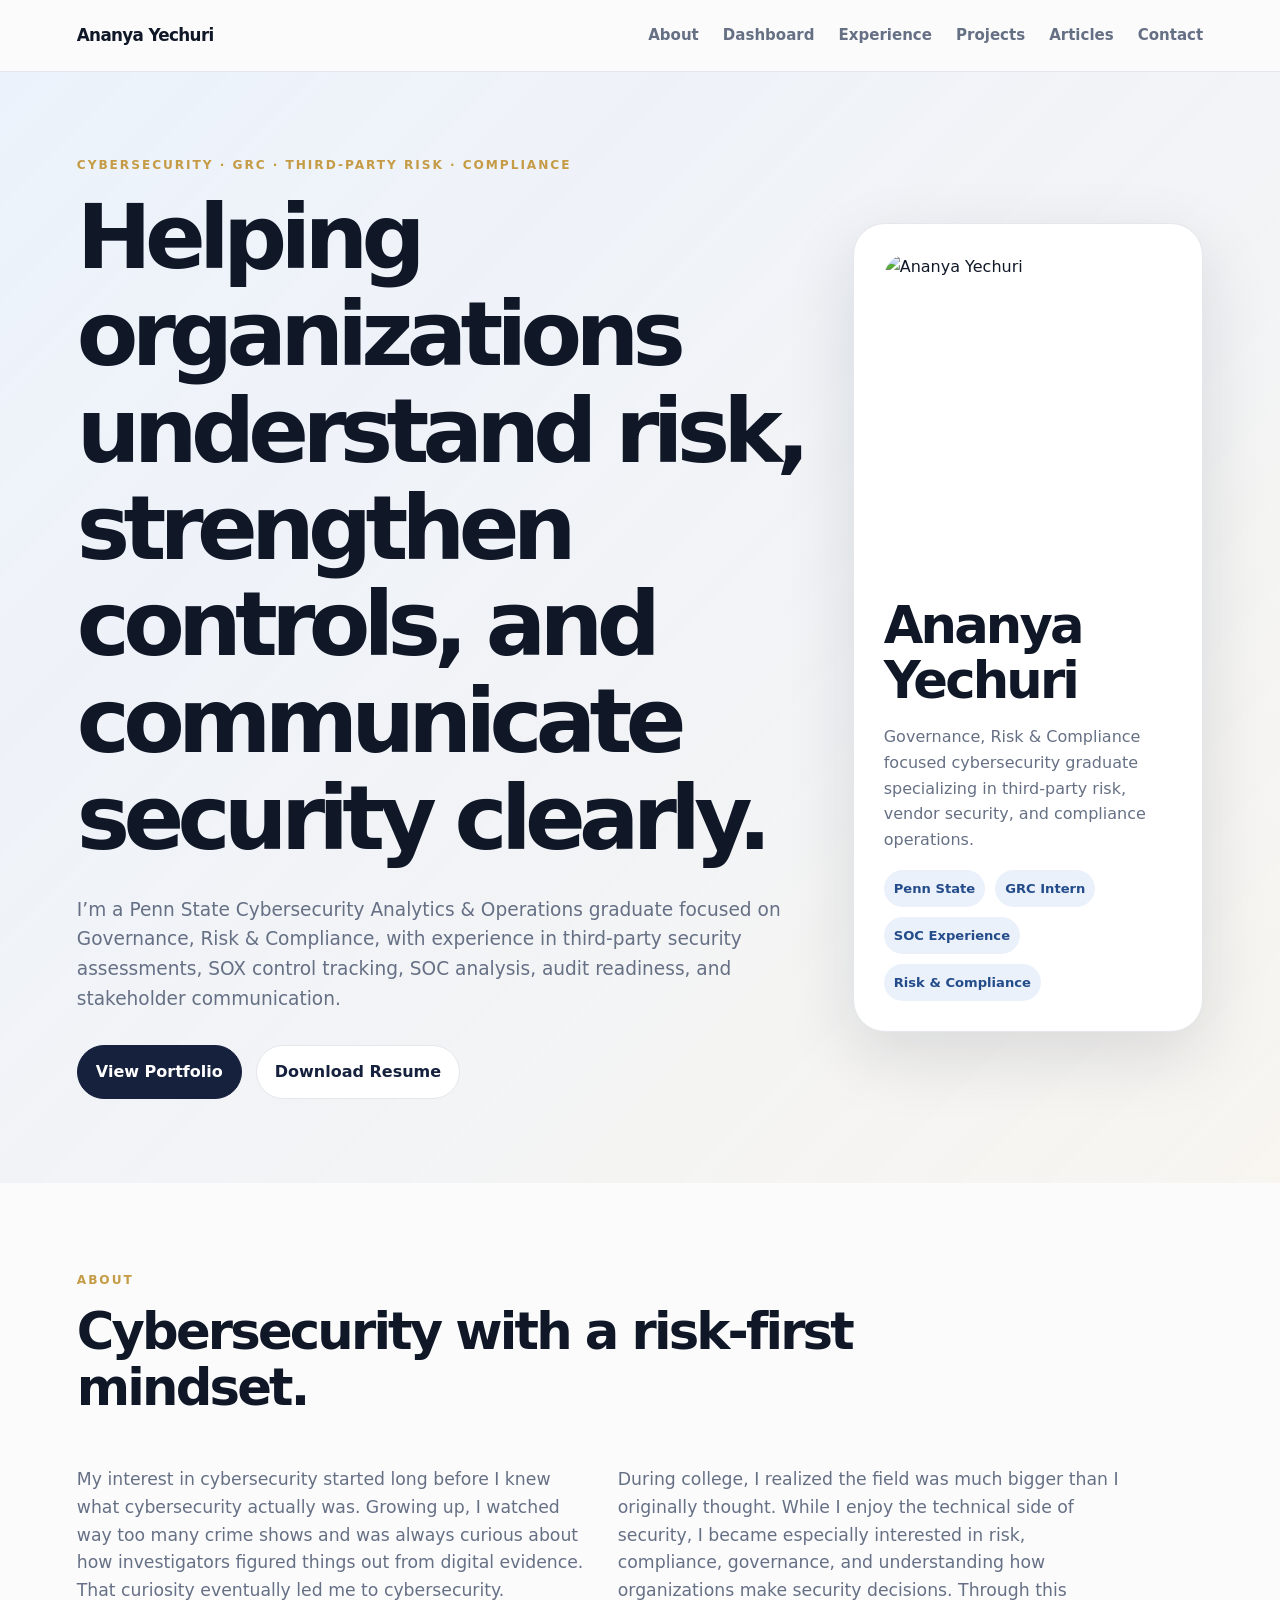
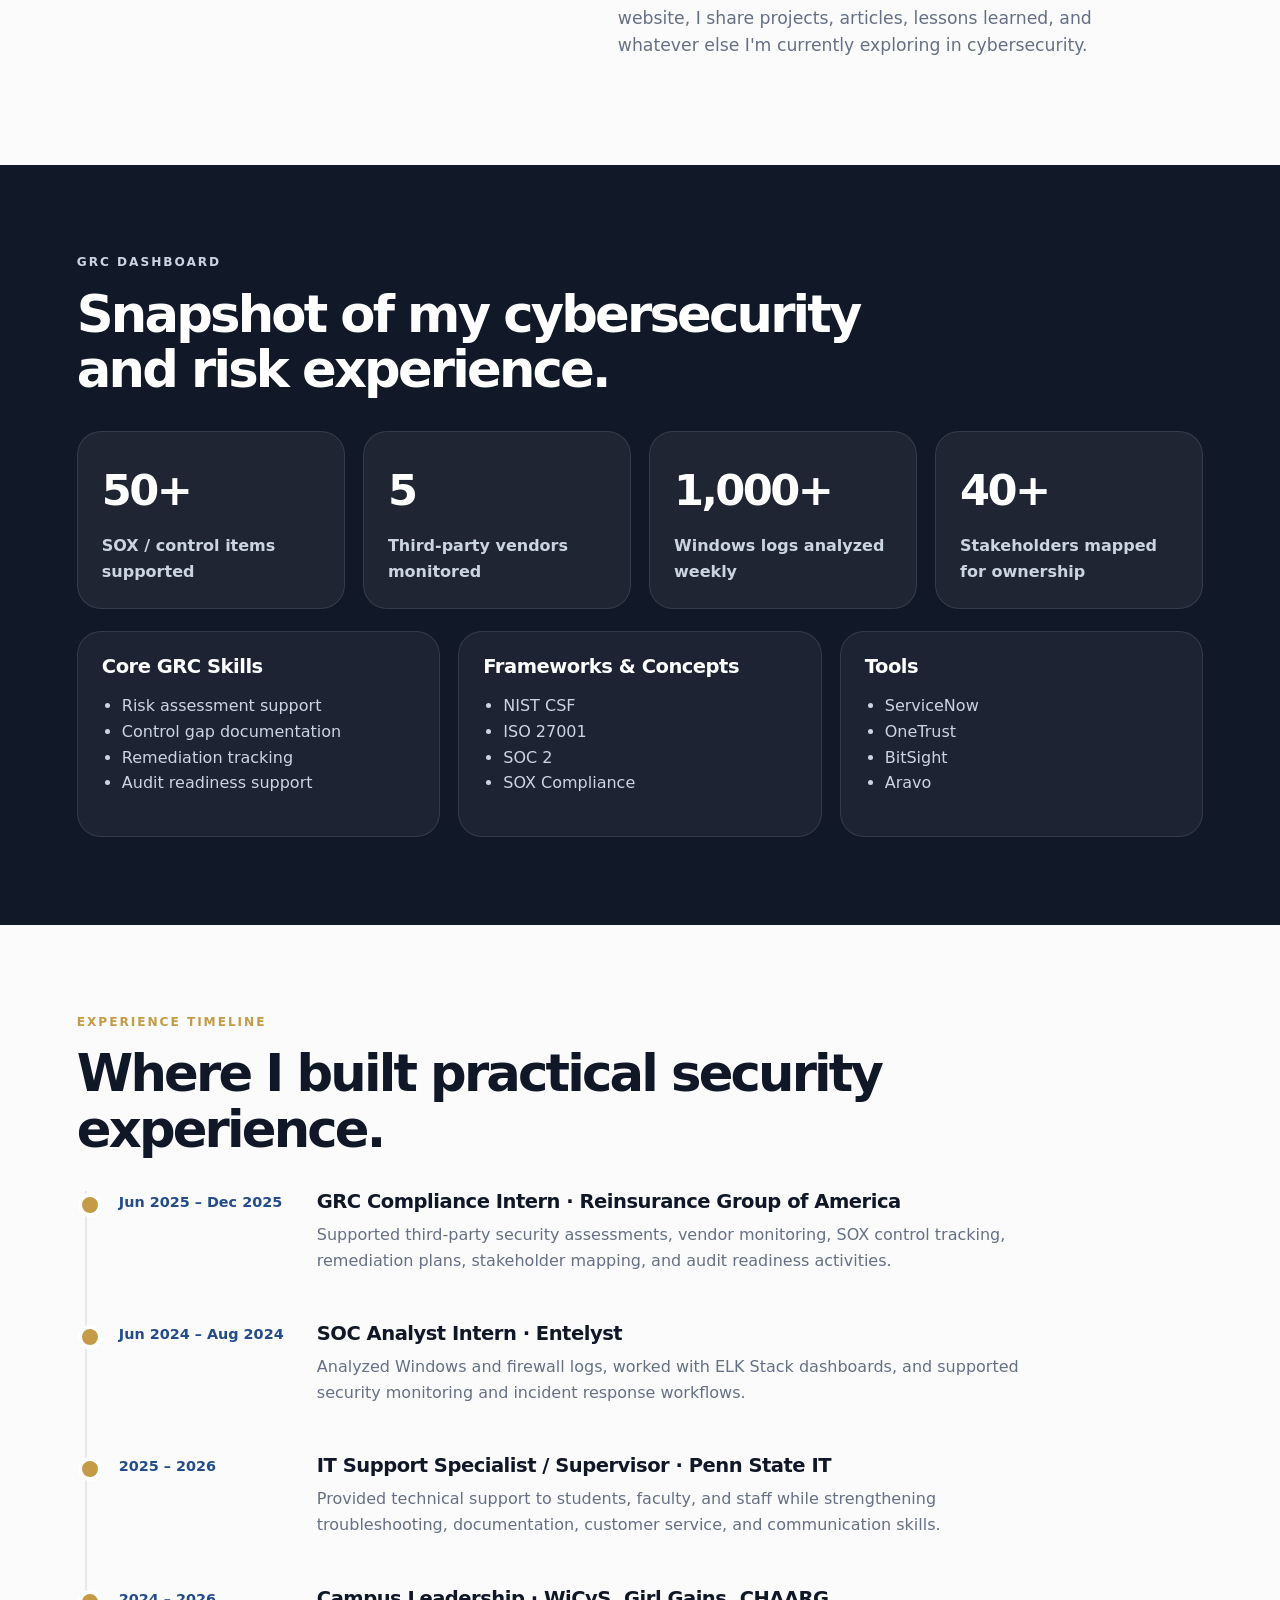
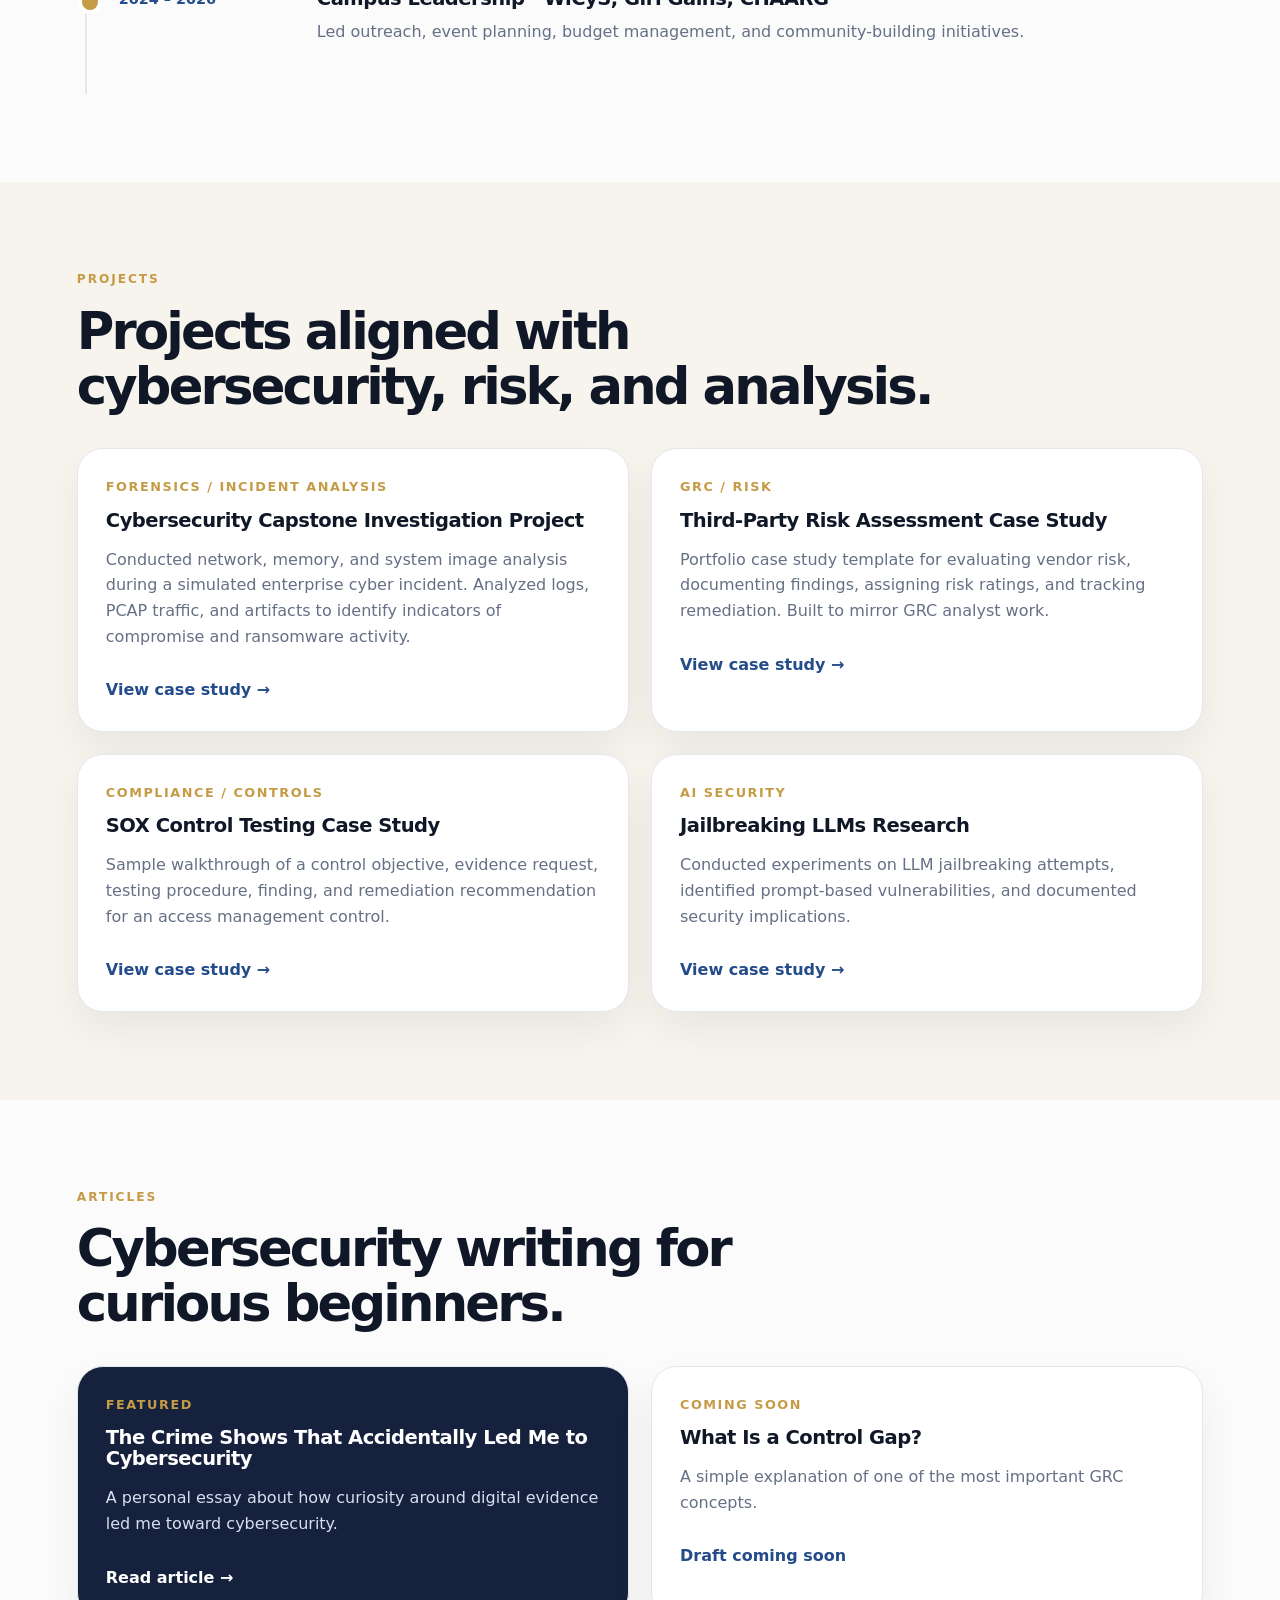
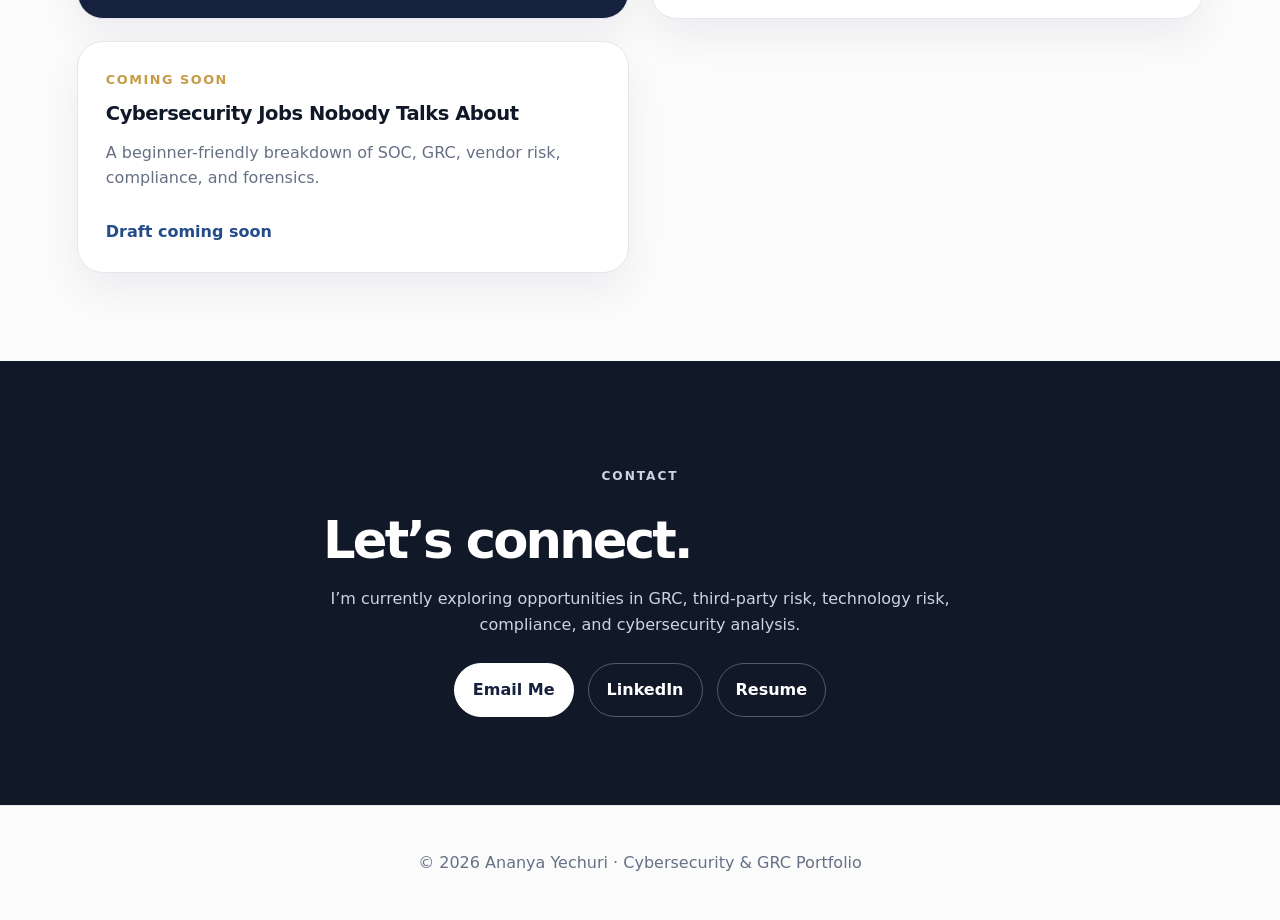
==== index.html @ 3bc7ebc0 "Add files via upload" ====
<!DOCTYPE html>
<html lang="en">
<head>
  <meta charset="UTF-8" />
  <meta name="viewport" content="width=device-width, initial-scale=1.0" />
  <meta name="description" content="Ananya Yechuri Cybersecurity GRC Risk Compliance Portfolio" />
  <title>Ananya Yechuri | Cybersecurity & GRC Portfolio</title>
  <link rel="stylesheet" href="styles.css" />
</head>
<body>
  <header class="topbar">
    <a href="#top" class="brand">Ananya Yechuri</a>
    <nav>
      <a href="#about">About</a>
      <a href="#dashboard">Dashboard</a>
      <a href="#experience">Experience</a>
      <a href="#projects">Projects</a>
      <a href="#articles">Articles</a>
      <a href="#contact">Contact</a>
    </nav>
  </header>

  <main id="top">
    <section class="hero">
      <div class="hero-copy">
        <p class="eyebrow">Cybersecurity · GRC · Third-Party Risk · Compliance</p>
        <h1>Helping organizations understand risk, strengthen controls, and communicate security clearly.</h1>
        <p class="hero-summary">
          I’m a Penn State Cybersecurity Analytics & Operations graduate focused on Governance, Risk & Compliance, with experience in
          third-party security assessments, SOX control tracking, SOC analysis, audit readiness,
          and stakeholder communication.
        </p>
        <div class="actions">
          <a href="#projects" class="btn primary">View Portfolio</a>
          <a href="resume/Ananya_Yechuri_Resume.pdf" class="btn secondary">Download Resume</a>
        </div>
      </div>

      <aside class="profile-panel">
        <img
          src="assets/ananya-photo.jpg"
          alt="Ananya Yechuri"
          class="profile-photo"
        />
        <h2>Ananya Yechuri</h2>
        <p>Governance, Risk & Compliance focused cybersecurity graduate specializing in third-party risk, vendor security, and compliance operations.</p>
        <div class="mini-list">
          <span>Penn State</span>
          <span>GRC Intern</span>
          <span>SOC Experience</span>
          <span>Risk & Compliance</span>
        </div>
      </aside>
    </section>

    <section id="about" class="section">
      <div class="section-header">
        <p class="eyebrow">About</p>
        <h2>Cybersecurity with a risk-first mindset.</h2>
      </div>
      <div class="about-grid">
        <p>
          My interest in cybersecurity started long before I knew what cybersecurity actually was.
          Growing up, I watched way too many crime shows and was always curious about how investigators
          figured things out from digital evidence. That curiosity eventually led me to cybersecurity.
        </p>
        <p>
          During college, I realized the field was much bigger than I originally thought. While I enjoy
          the technical side of security, I became especially interested in risk, compliance, governance,
          and understanding how organizations make security decisions. Through this website, I share
          projects, articles, lessons learned, and whatever else I'm currently exploring in cybersecurity.
        </p>
      </div>
    </section>

    <section id="dashboard" class="section dark">
      <div class="section-header">
        <p class="eyebrow">GRC Dashboard</p>
        <h2>Snapshot of my cybersecurity and risk experience.</h2>
      </div>

      <div class="metric-grid">
        <div class="metric">
          <span class="number">50+</span>
          <span class="label">SOX / control items supported</span>
        </div>
        <div class="metric">
          <span class="number">5</span>
          <span class="label">Third-party vendors monitored</span>
        </div>
        <div class="metric">
          <span class="number">1,000+</span>
          <span class="label">Windows logs analyzed weekly</span>
        </div>
        <div class="metric">
          <span class="number">40+</span>
          <span class="label">Stakeholders mapped for ownership</span>
        </div>
      </div>

      <div class="dashboard-grid">
        <article class="dash-card">
          <h3>Core GRC Skills</h3>
          <ul>
            <li>Risk assessment support</li>
            <li>Control gap documentation</li>
            <li>Remediation tracking</li>
            <li>Audit readiness support</li>
          </ul>
        </article>
        <article class="dash-card">
          <h3>Frameworks & Concepts</h3>
          <ul>
            <li>NIST CSF</li>
            <li>ISO 27001</li>
            <li>SOC 2</li>
            <li>SOX Compliance</li>
          </ul>
        </article>
        <article class="dash-card">
          <h3>Tools</h3>
          <ul>
            <li>ServiceNow</li>
            <li>OneTrust</li>
            <li>BitSight</li>
            <li>Aravo</li>
          </ul>
        </article>
      </div>
    </section>

    <section id="experience" class="section">
      <div class="section-header">
        <p class="eyebrow">Experience Timeline</p>
        <h2>Where I built practical security experience.</h2>
      </div>

      <div class="timeline">
        <article class="timeline-item">
          <span class="date">Jun 2025 – Dec 2025</span>
          <div>
            <h3>GRC Compliance Intern · Reinsurance Group of America</h3>
            <p>
              Supported third-party security assessments, vendor monitoring, SOX control tracking,
              remediation plans, stakeholder mapping, and audit readiness activities.
            </p>
          </div>
        </article>

        <article class="timeline-item">
          <span class="date">Jun 2024 – Aug 2024</span>
          <div>
            <h3>SOC Analyst Intern · Entelyst</h3>
            <p>
              Analyzed Windows and firewall logs, worked with ELK Stack dashboards, and supported
              security monitoring and incident response workflows.
            </p>
          </div>
        </article>

        <article class="timeline-item">
          <span class="date">2025 – 2026</span>
          <div>
            <h3>IT Support Specialist / Supervisor · Penn State IT</h3>
            <p>
              Provided technical support to students, faculty, and staff while strengthening
              troubleshooting, documentation, customer service, and communication skills.
            </p>
          </div>
        </article>

        <article class="timeline-item">
          <span class="date">2024 – 2026</span>
          <div>
            <h3>Campus Leadership · WiCyS, Girl Gains, CHAARG</h3>
            <p>
              Led outreach, event planning, budget management, and community-building initiatives.
            </p>
          </div>
        </article>
      </div>
    </section>

    <section id="projects" class="section muted-bg">
      <div class="section-header">
        <p class="eyebrow">Projects</p>
        <h2>Projects aligned with cybersecurity, risk, and analysis.</h2>
      </div>

      <div class="project-grid">
        <article class="project-card">
          <p class="project-type">Forensics / Incident Analysis</p>
          <h3>Cybersecurity Capstone Investigation Project</h3>
          <p>
            Conducted network, memory, and system image analysis during a simulated enterprise cyber incident.
            Analyzed logs, PCAP traffic, and artifacts to identify indicators of compromise and ransomware activity.
          </p>
          <a href="projects/capstone-investigation.html">View case study →</a>
        </article>

        <article class="project-card">
          <p class="project-type">GRC / Risk</p>
          <h3>Third-Party Risk Assessment Case Study</h3>
          <p>
            Portfolio case study template for evaluating vendor risk, documenting findings, assigning risk ratings,
            and tracking remediation. Built to mirror GRC analyst work.
          </p>
          <a href="projects/third-party-risk.html">View case study →</a>
        </article>

        <article class="project-card">
          <p class="project-type">Compliance / Controls</p>
          <h3>SOX Control Testing Case Study</h3>
          <p>
            Sample walkthrough of a control objective, evidence request, testing procedure, finding, and remediation
            recommendation for an access management control.
          </p>
          <a href="projects/sox-control-testing.html">View case study →</a>
        </article>

        <article class="project-card">
          <p class="project-type">AI Security</p>
          <h3>Jailbreaking LLMs Research</h3>
          <p>
            Conducted experiments on LLM jailbreaking attempts, identified prompt-based vulnerabilities, and documented
            security implications.
          </p>
          <a href="projects/llm-jailbreaking.html">View case study →</a>
        </article>
      </div>
    </section>

    <section id="articles" class="section">
      <div class="section-header">
        <p class="eyebrow">Articles</p>
        <h2>Cybersecurity writing for curious beginners.</h2>
      </div>

      <div class="article-grid">
        <article class="article-card featured">
          <p class="article-label">Featured</p>
          <h3>The Crime Shows That Accidentally Led Me to Cybersecurity</h3>
          <p>
            A personal essay about how curiosity around digital evidence led me toward cybersecurity.
          </p>
          <a href="articles/crime-shows-cybersecurity.html">Read article →</a>
        </article>

        <article class="article-card">
          <p class="article-label">Coming Soon</p>
          <h3>What Is a Control Gap?</h3>
          <p>A simple explanation of one of the most important GRC concepts.</p>
          <a href="#">Draft coming soon</a>
        </article>

        <article class="article-card">
          <p class="article-label">Coming Soon</p>
          <h3>Cybersecurity Jobs Nobody Talks About</h3>
          <p>A beginner-friendly breakdown of SOC, GRC, vendor risk, compliance, and forensics.</p>
          <a href="#">Draft coming soon</a>
        </article>
      </div>
    </section>

    <section id="contact" class="section contact dark">
      <p class="eyebrow">Contact</p>
      <h2>Let’s connect.</h2>
      <p>
        I’m currently exploring opportunities in GRC, third-party risk, technology risk,
        compliance, and cybersecurity analysis.
      </p>
      <div class="actions center">
        <a class="btn primary light" href="mailto:ananyayechuri6@gmail.com">Email Me</a>
        <a class="btn secondary light-border" href="https://www.linkedin.com/in/ananyayechuri/" target="_blank">LinkedIn</a>
        <a class="btn secondary light-border" href="resume/Ananya_Yechuri_Resume.pdf">Resume</a>
      </div>
    </section>
  </main>

  <footer>
    <p>© 2026 Ananya Yechuri · Cybersecurity & GRC Portfolio</p>
  </footer>
</body>
</html>
---- styles.css ----
* { box-sizing: border-box; }

:root {
  --ink: #101828;
  --muted: #667085;
  --line: #e4e7ec;
  --paper: #ffffff;
  --cream: #f7f4ee;
  --slate: #111827;
  --navy: #16213e;
  --blue: #244c8a;
  --gold: #c59b45;
  --soft-blue: #eaf1fb;
}

html { scroll-behavior: smooth; }

body {
  margin: 0;
  font-family: Inter, ui-sans-serif, system-ui, -apple-system, BlinkMacSystemFont, "Segoe UI", sans-serif;
  color: var(--ink);
  background: #fbfbfc;
  line-height: 1.6;
}

a { color: inherit; text-decoration: none; }

.topbar {
  position: sticky;
  top: 0;
  z-index: 50;
  height: 72px;
  padding: 0 6%;
  display: flex;
  align-items: center;
  justify-content: space-between;
  background: rgba(251, 251, 252, 0.88);
  backdrop-filter: blur(16px);
  border-bottom: 1px solid var(--line);
}

.brand {
  font-weight: 800;
  letter-spacing: -0.04em;
  font-size: 1.05rem;
}

nav {
  display: flex;
  gap: 24px;
  color: var(--muted);
  font-size: 0.94rem;
  font-weight: 650;
}

nav a:hover { color: var(--blue); }

.hero {
  min-height: calc(100vh - 72px);
  padding: 84px 6%;
  display: grid;
  grid-template-columns: minmax(0, 1.35fr) minmax(310px, 0.65fr);
  gap: 48px;
  align-items: center;
  background:
    linear-gradient(135deg, rgba(234, 241, 251, 0.9), rgba(247, 244, 238, 0.8)),
    #fbfbfc;
}

.eyebrow {
  margin: 0 0 14px;
  color: var(--gold);
  text-transform: uppercase;
  letter-spacing: 0.16em;
  font-size: 0.76rem;
  font-weight: 850;
}

h1, h2, h3 { margin: 0; line-height: 1.08; }

h1 {
  max-width: 950px;
  font-size: clamp(3rem, 7vw, 6.5rem);
  letter-spacing: -0.075em;
}

h2 {
  max-width: 860px;
  font-size: clamp(2rem, 4vw, 3.6rem);
  letter-spacing: -0.055em;
}

h3 {
  font-size: 1.22rem;
  letter-spacing: -0.025em;
}

.hero-summary {
  max-width: 780px;
  margin: 28px 0 32px;
  color: var(--muted);
  font-size: 1.16rem;
}

.actions {
  display: flex;
  gap: 14px;
  flex-wrap: wrap;
}

.center { justify-content: center; }

.btn {
  display: inline-flex;
  justify-content: center;
  align-items: center;
  border-radius: 999px;
  padding: 13px 18px;
  font-weight: 800;
  border: 1px solid var(--line);
  transition: transform .2s ease, box-shadow .2s ease;
}

.btn:hover {
  transform: translateY(-2px);
  box-shadow: 0 16px 30px rgba(16, 24, 40, 0.12);
}

.primary {
  background: var(--navy);
  color: white;
  border-color: var(--navy);
}

.secondary {
  background: white;
  color: var(--navy);
}

.light {
  background: white;
  color: var(--navy);
  border-color: white;
}

.light-border {
  background: transparent;
  color: white;
  border-color: rgba(255,255,255,.28);
}

.profile-panel {
  background: var(--paper);
  border: 1px solid var(--line);
  border-radius: 32px;
  padding: 30px;
  box-shadow: 0 24px 70px rgba(16, 24, 40, 0.12);
}

.photo-placeholder {
  height: 260px;
  border-radius: 24px;
  background:
    linear-gradient(135deg, #1f2937, #334155),
    var(--slate);
  color: rgba(255,255,255,.7);
  display: grid;
  place-items: center;
  text-align: center;
  font-weight: 850;
  letter-spacing: .02em;
  margin-bottom: 24px;
}

.profile-panel p { color: var(--muted); }

.mini-list {
  display: flex;
  flex-wrap: wrap;
  gap: 10px;
  margin-top: 18px;
}

.mini-list span {
  background: var(--soft-blue);
  color: var(--blue);
  border-radius: 999px;
  padding: 8px 10px;
  font-size: .82rem;
  font-weight: 750;
}

.section {
  padding: 88px 6%;
}

.section-header { margin-bottom: 34px; }

.about-grid {
  display: grid;
  grid-template-columns: repeat(2, minmax(0,1fr));
  gap: 32px;
  color: var(--muted);
  font-size: 1.08rem;
  max-width: 1050px;
}

.dark {
  background: var(--slate);
  color: white;
}

.dark .section-header h2,
.dark h2,
.dark h3 { color: white; }

.dark p,
.dark li,
.dark .label { color: #cbd5e1; }

.metric-grid {
  display: grid;
  grid-template-columns: repeat(4, minmax(0,1fr));
  gap: 18px;
  margin-bottom: 22px;
}

.metric {
  background: rgba(255,255,255,.06);
  border: 1px solid rgba(255,255,255,.1);
  border-radius: 24px;
  padding: 24px;
}

.number {
  display: block;
  font-size: 2.7rem;
  font-weight: 900;
  letter-spacing: -0.06em;
  color: white;
}

.label {
  display: block;
  margin-top: 8px;
  font-weight: 650;
}

.dashboard-grid {
  display: grid;
  grid-template-columns: repeat(3, minmax(0,1fr));
  gap: 18px;
}

.dash-card {
  background: rgba(255,255,255,.05);
  border: 1px solid rgba(255,255,255,.1);
  border-radius: 24px;
  padding: 24px;
}

.dash-card ul { padding-left: 20px; }

.timeline {
  max-width: 980px;
  border-left: 2px solid var(--line);
  margin-left: 8px;
}

.timeline-item {
  display: grid;
  grid-template-columns: 170px 1fr;
  gap: 28px;
  padding: 0 0 34px 32px;
  position: relative;
}

.timeline-item::before {
  content: "";
  position: absolute;
  left: -9px;
  top: 2px;
  width: 16px;
  height: 16px;
  background: var(--gold);
  border: 4px solid white;
  border-radius: 50%;
}

.date {
  color: var(--blue);
  font-weight: 850;
  font-size: .9rem;
}

.timeline p { color: var(--muted); margin-top: 10px; }

.muted-bg { background: var(--cream); }

.project-grid, .article-grid {
  display: grid;
  grid-template-columns: repeat(2, minmax(0,1fr));
  gap: 22px;
}

.project-card,
.article-card {
  background: white;
  border: 1px solid var(--line);
  border-radius: 26px;
  padding: 28px;
  box-shadow: 0 18px 40px rgba(16, 24, 40, 0.06);
}

.project-card p,
.article-card p { color: var(--muted); }

.project-type,
.article-label {
  color: var(--gold) !important;
  font-size: .8rem;
  font-weight: 850;
  letter-spacing: .12em;
  text-transform: uppercase;
  margin: 0 0 12px;
}

.project-card a,
.article-card a {
  display: inline-block;
  margin-top: 12px;
  color: var(--blue);
  font-weight: 850;
}

.featured {
  background: var(--navy);
  color: white;
}

.featured p { color: #d8e0ef; }

.featured a { color: white; }

.contact {
  text-align: center;
}

.contact p {
  max-width: 720px;
  margin: 18px auto 26px;
}

footer {
  text-align: center;
  padding: 28px 6%;
  color: var(--muted);
  border-top: 1px solid var(--line);
}

/* Article and project pages */
.content-page {
  max-width: 860px;
  margin: 0 auto;
  padding: 80px 24px;
}

.content-page h1 {
  font-size: clamp(2.6rem, 6vw, 4.8rem);
  margin-bottom: 24px;
}

.content-page p,
.content-page li {
  color: var(--muted);
  font-size: 1.07rem;
}

.back {
  display: inline-block;
  margin-bottom: 34px;
  color: var(--blue);
  font-weight: 850;
}

table {
  width: 100%;
  border-collapse: collapse;
  margin: 24px 0;
  background: white;
  border: 1px solid var(--line);
}

th, td {
  padding: 14px;
  border-bottom: 1px solid var(--line);
  text-align: left;
  vertical-align: top;
}

th { background: var(--soft-blue); }

@media (max-width: 900px) {
  nav { display: none; }
  .hero,
  .about-grid,
  .metric-grid,
  .dashboard-grid,
  .project-grid,
  .article-grid,
  .timeline-item {
    grid-template-columns: 1fr;
  }
  .hero { min-height: auto; padding-top: 64px; }
  .timeline-item { gap: 8px; }
}


.profile-photo {
  width: 100%;
  height: 320px;
  object-fit: cover;
  object-position: center top;
  border-radius: 24px;
  display: block;
  margin-bottom: 24px;
}
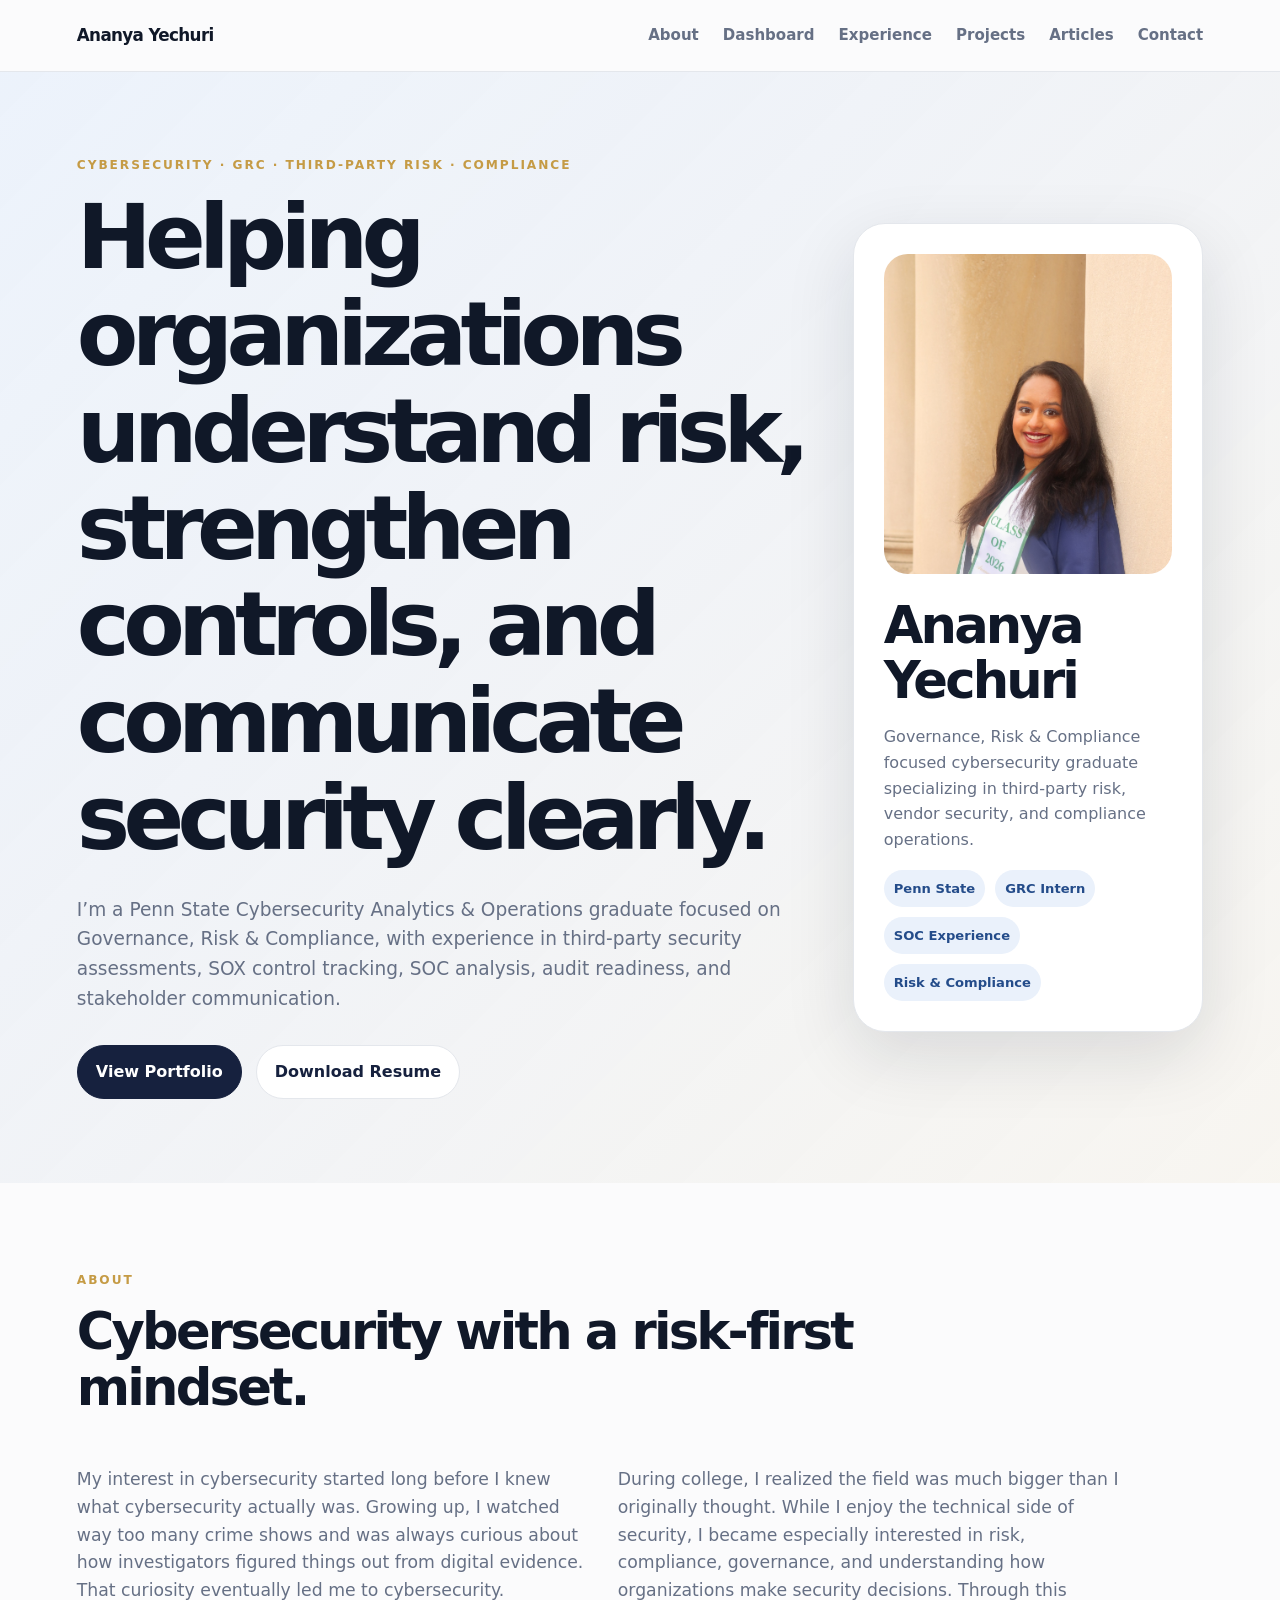
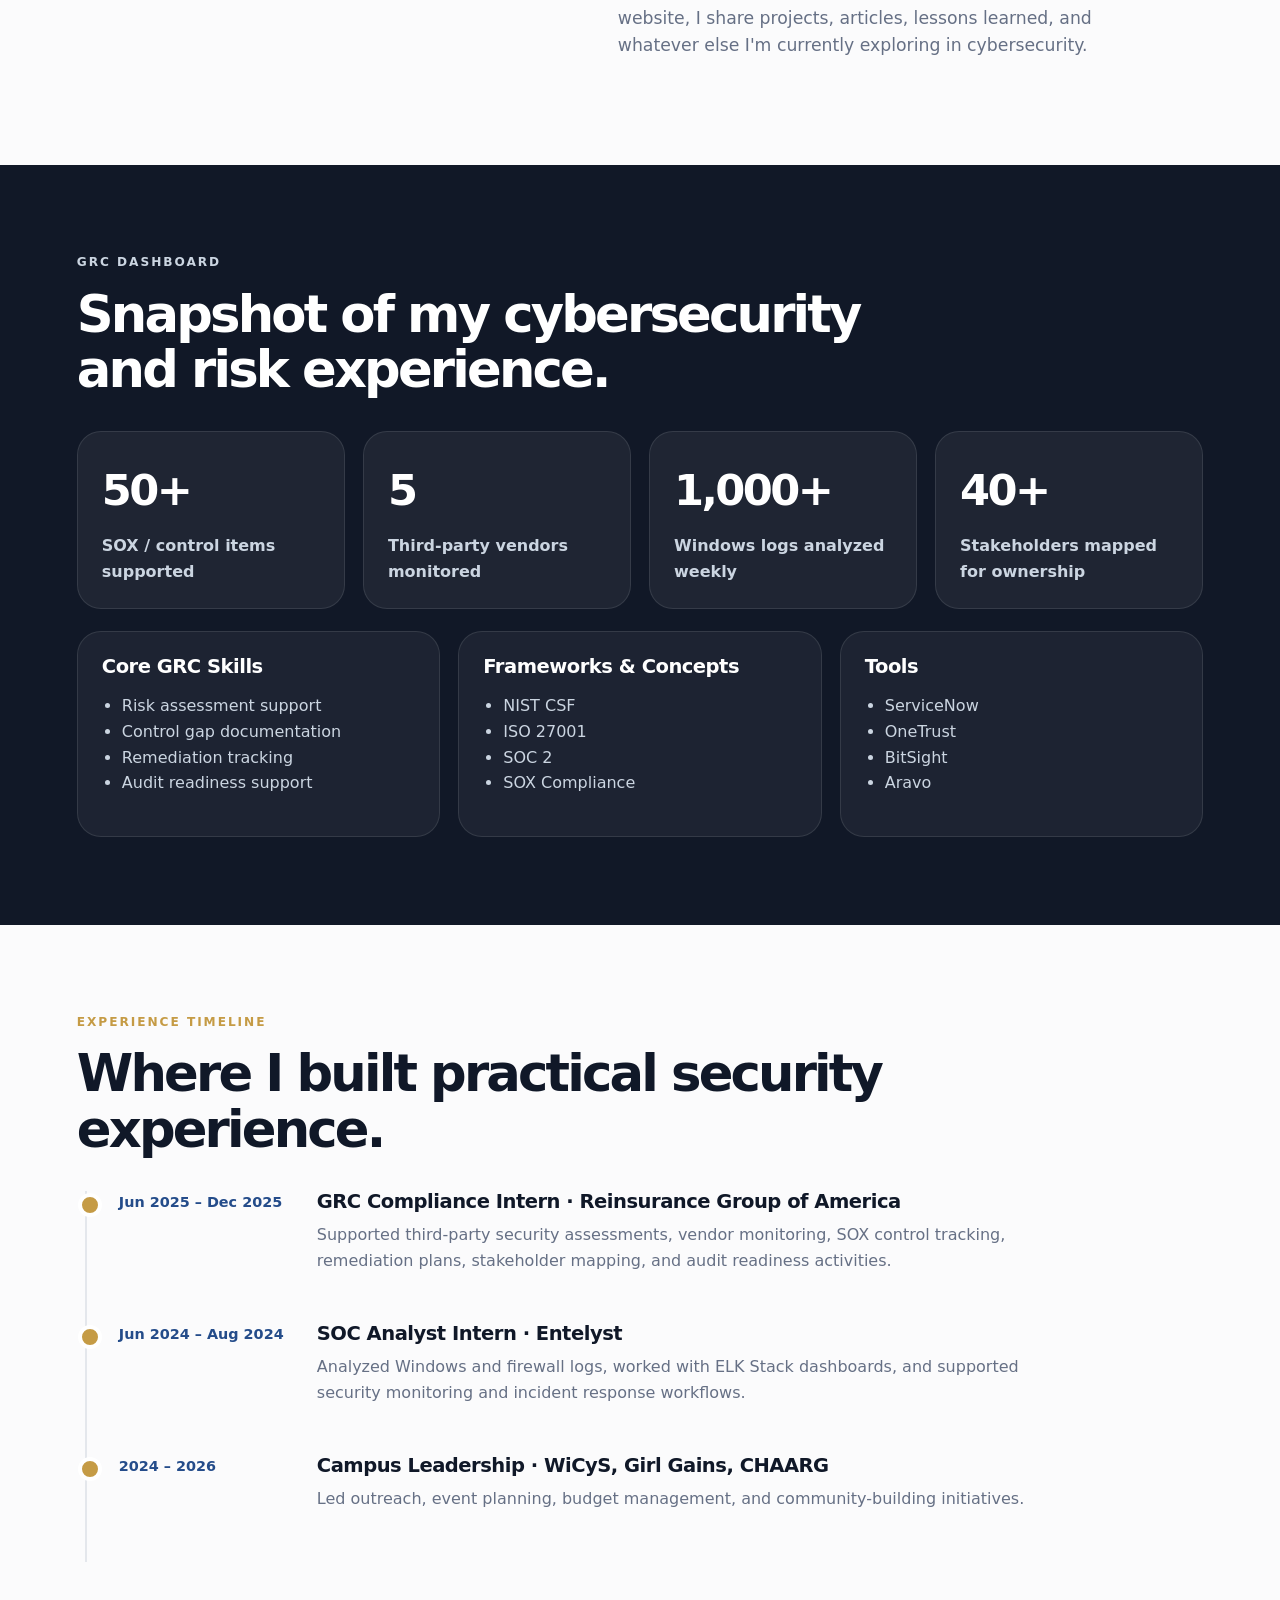
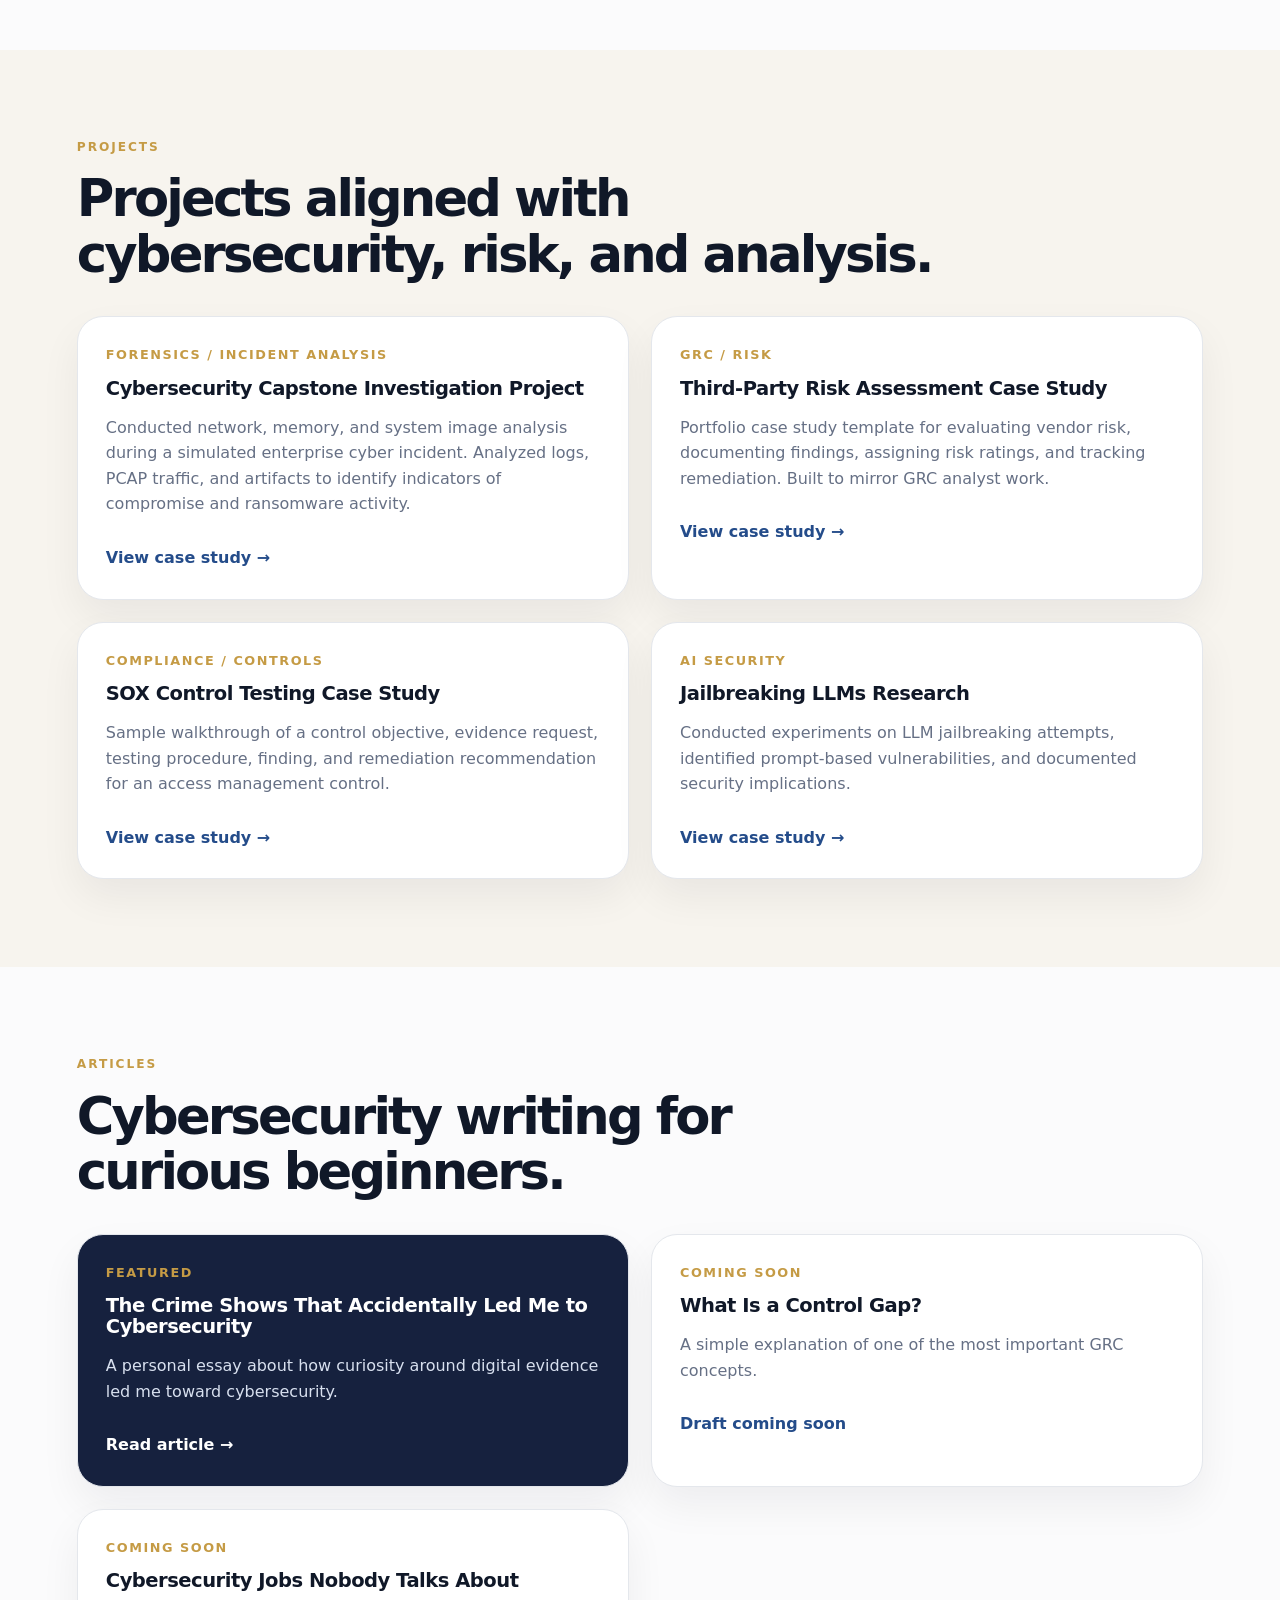
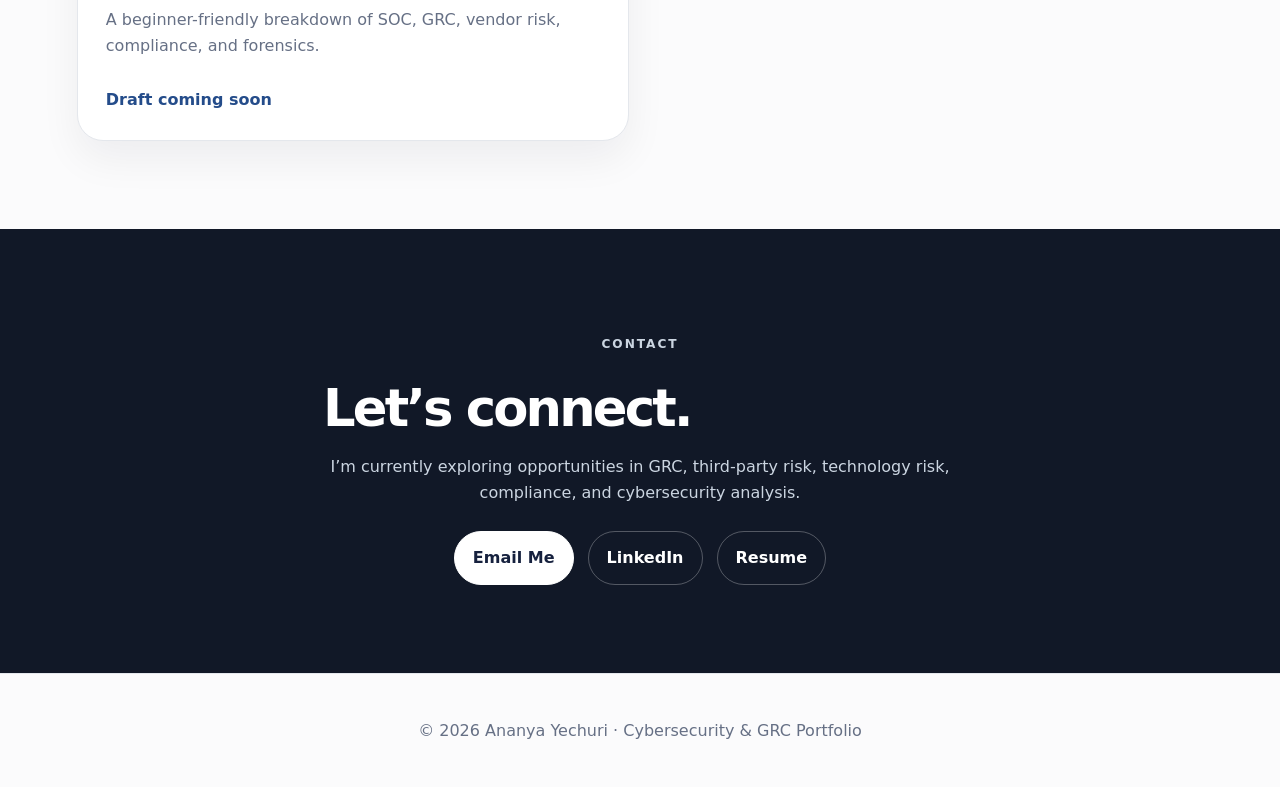
==== commit 1d0e0036: "Update index.html" ====
--- a/index.html
+++ b/index.html
@@ -158,16 +158,6 @@
           </div>
         </article>
 
-        <article class="timeline-item">
-          <span class="date">2025 – 2026</span>
-          <div>
-            <h3>IT Support Specialist / Supervisor · Penn State IT</h3>
-            <p>
-              Provided technical support to students, faculty, and staff while strengthening
-              troubleshooting, documentation, customer service, and communication skills.
-            </p>
-          </div>
-        </article>
 
         <article class="timeline-item">
           <span class="date">2024 – 2026</span>
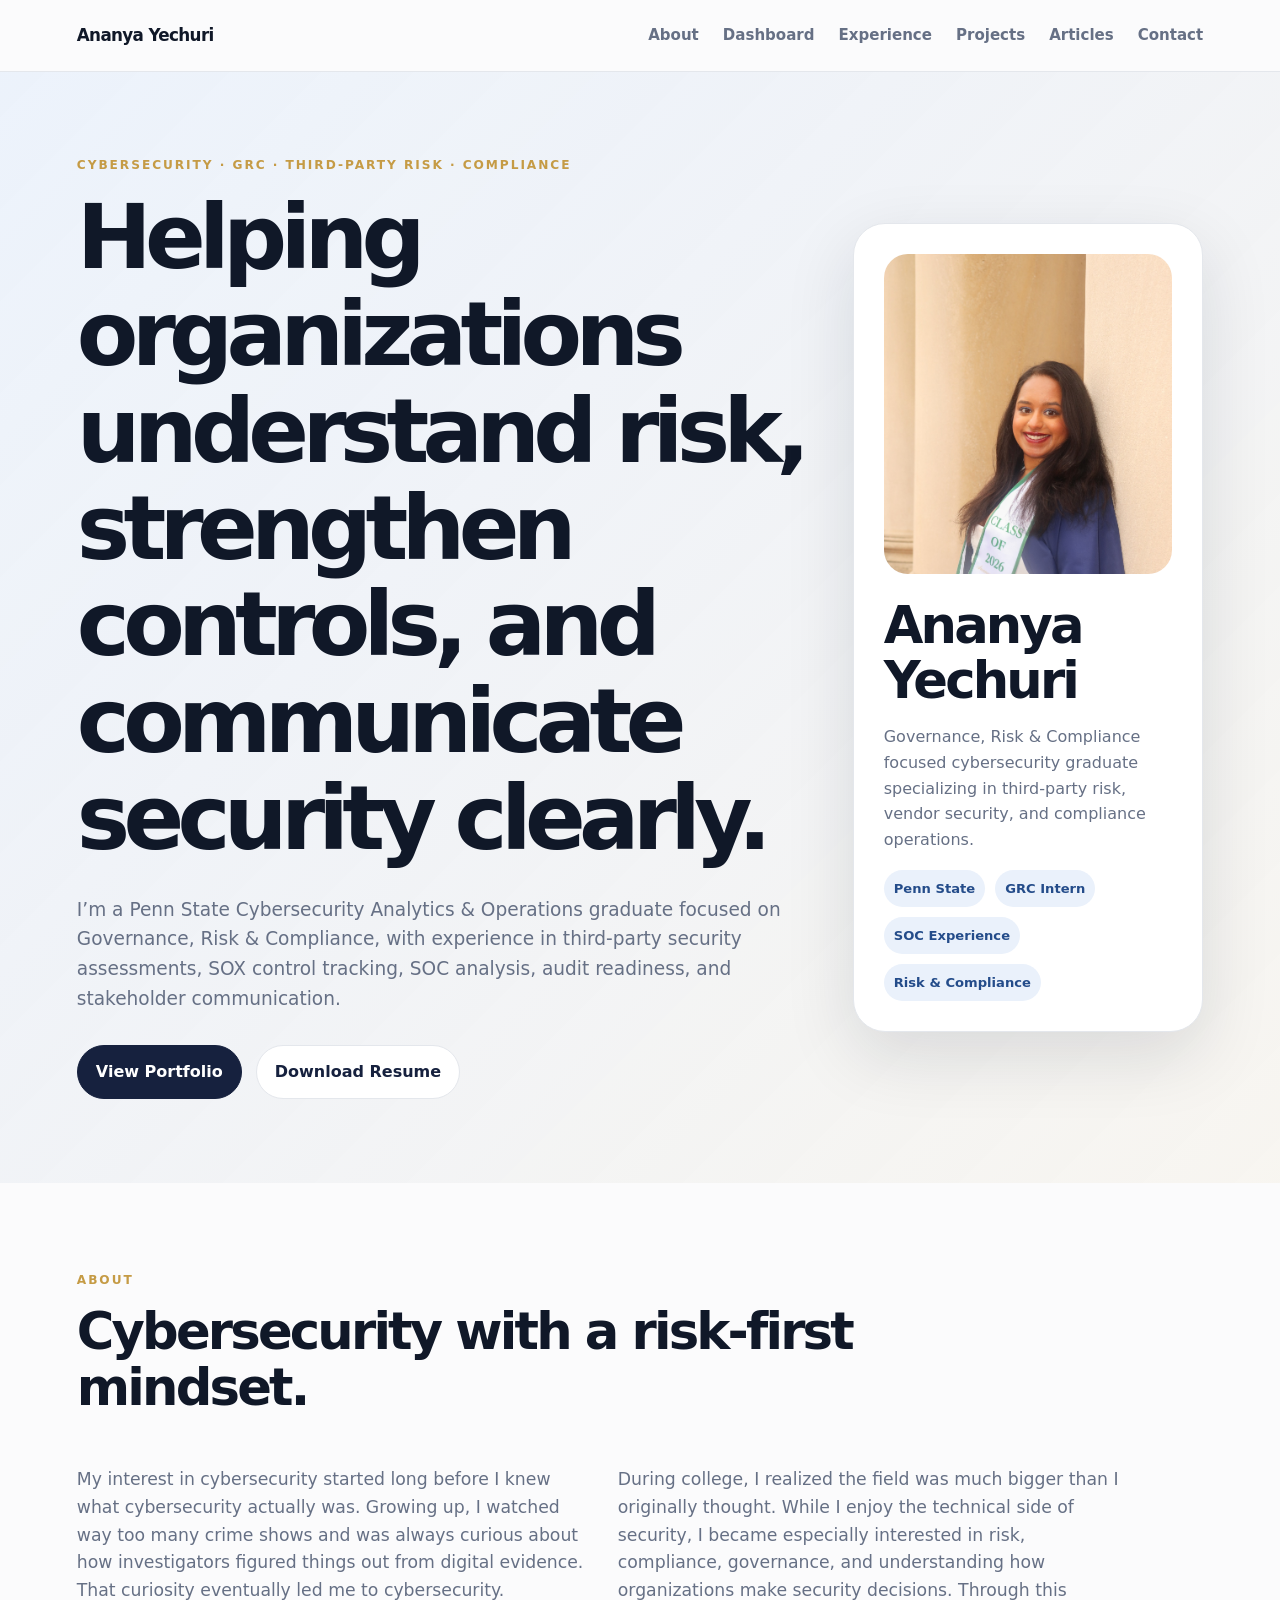
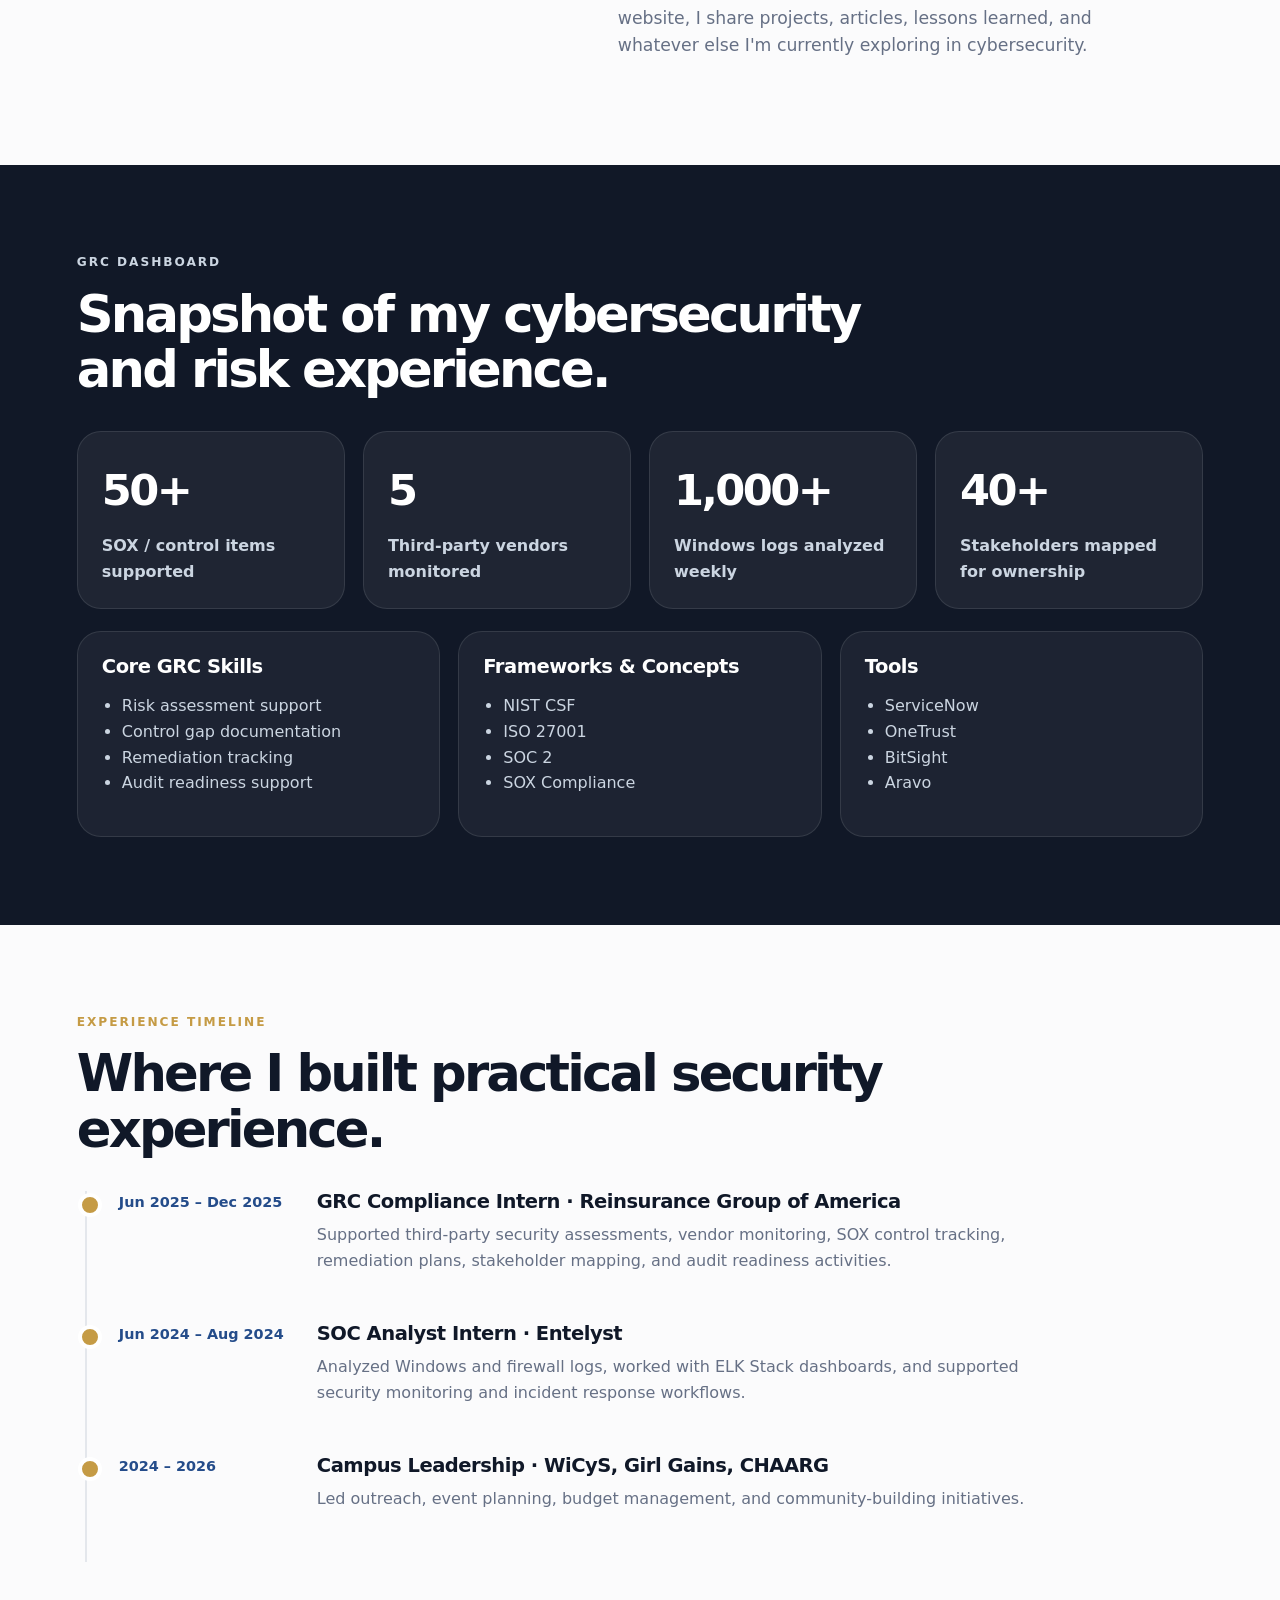
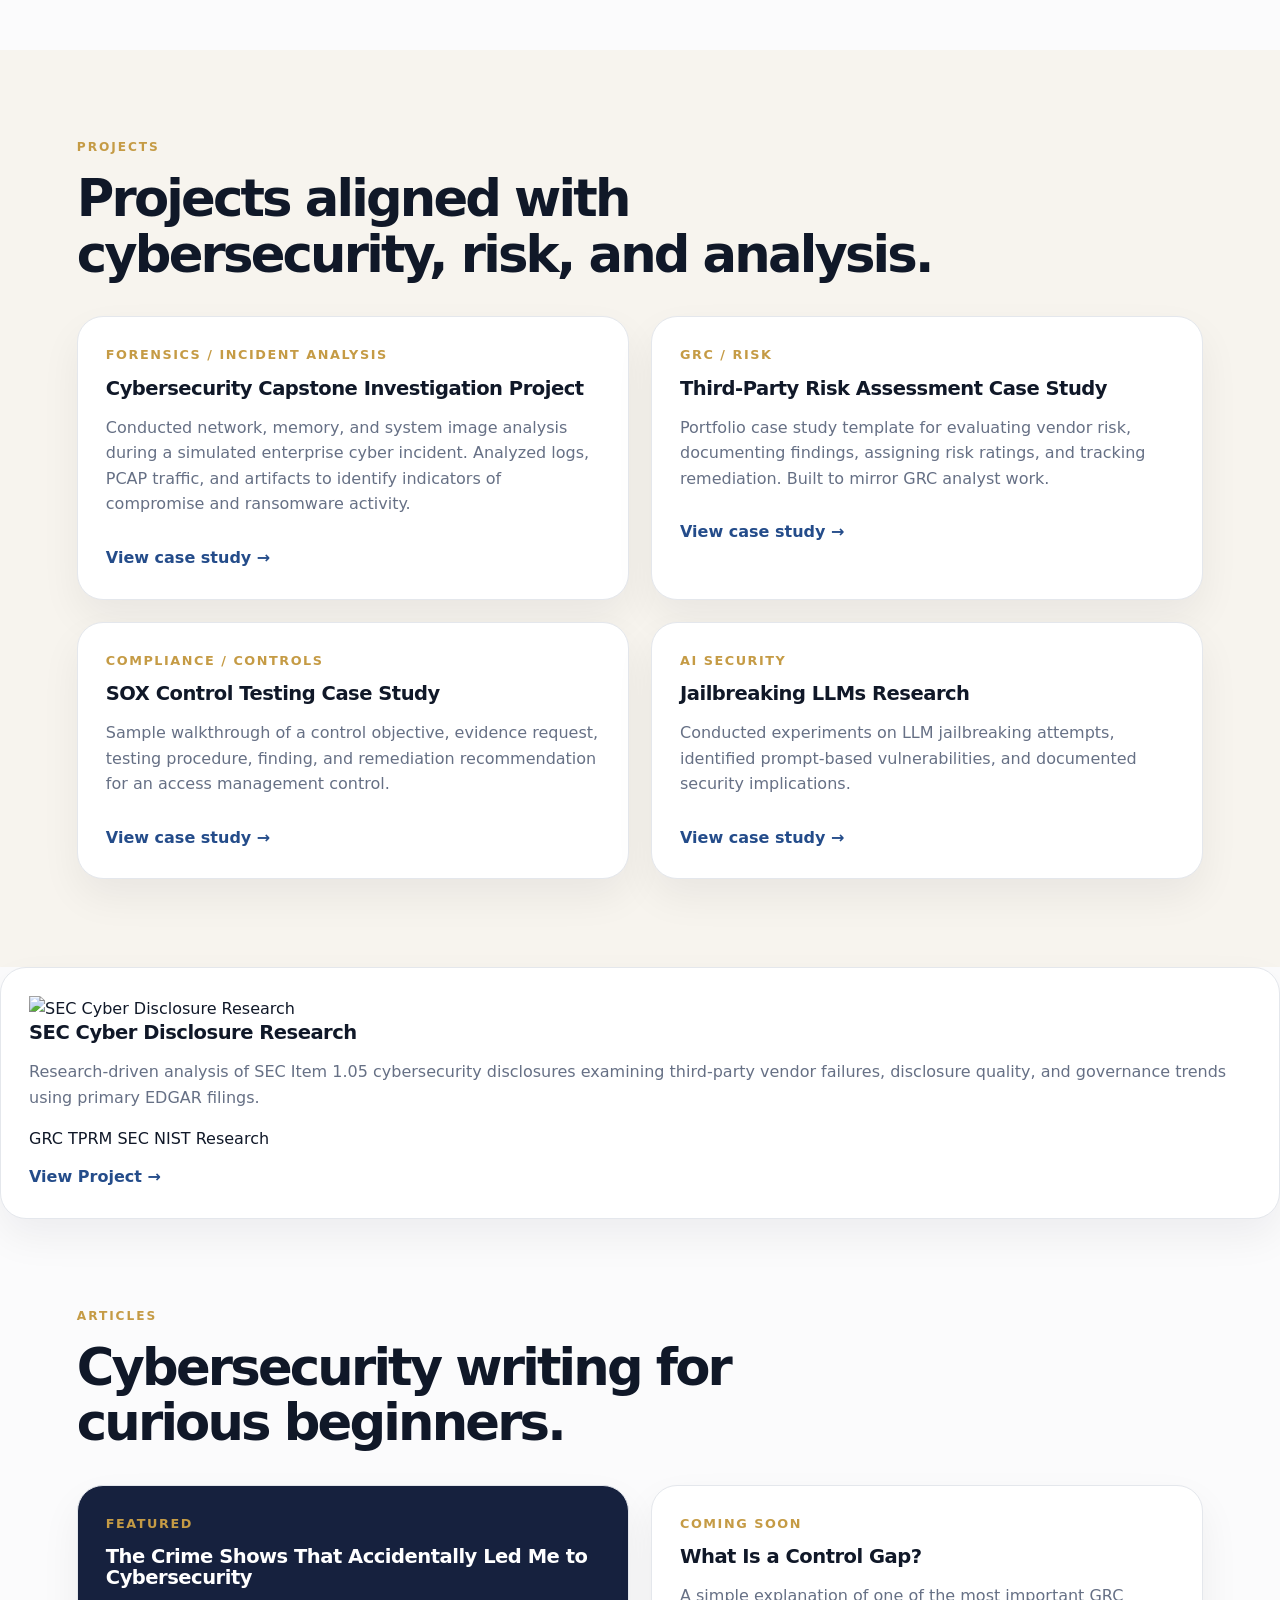
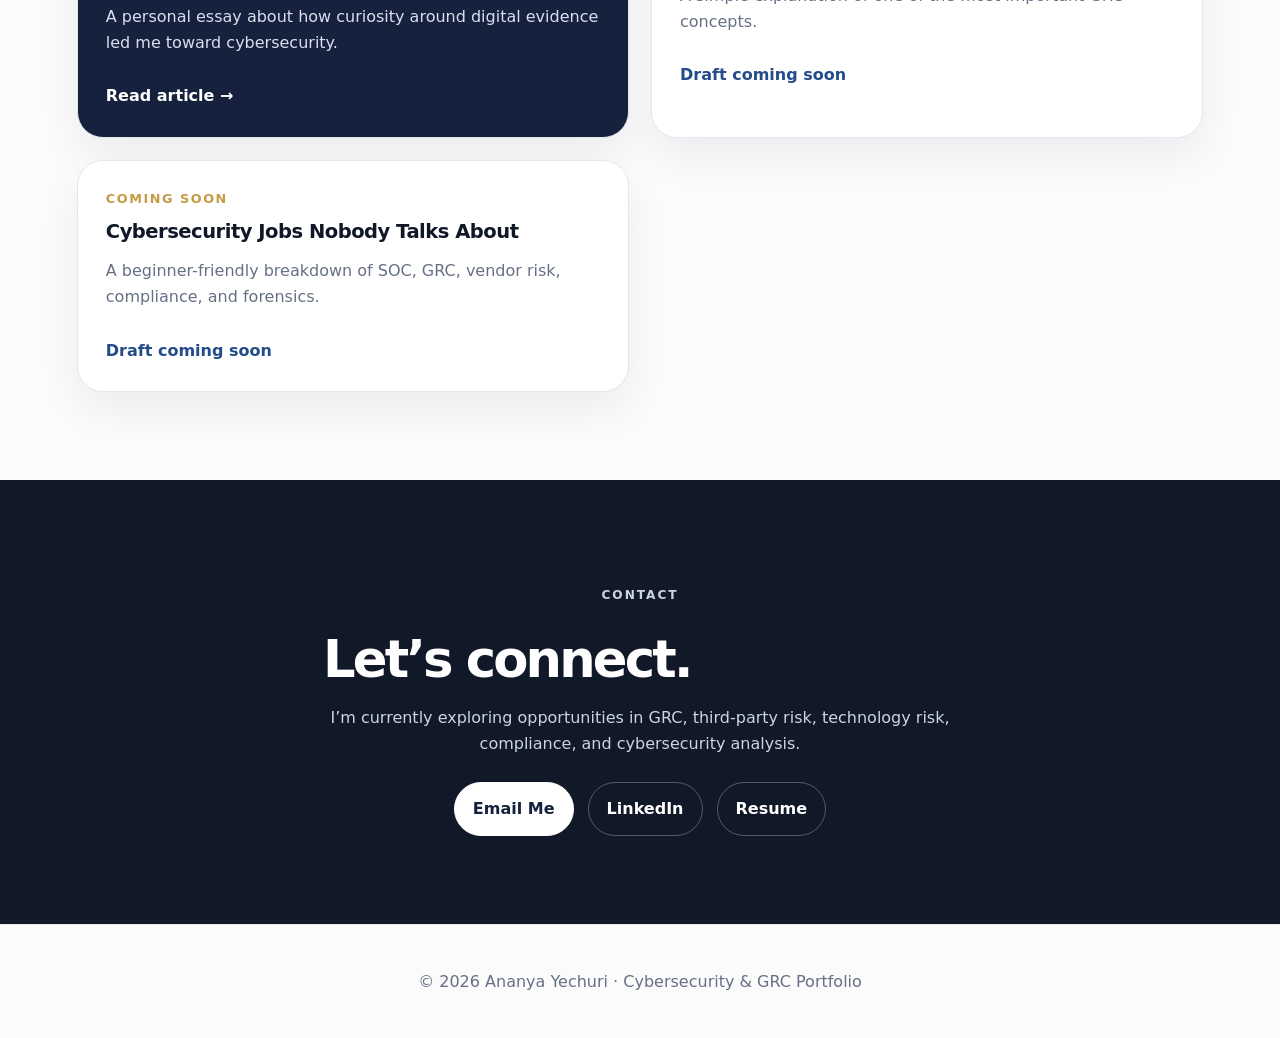
==== commit abca0e94: "Update index.html" ====
--- a/index.html
+++ b/index.html
@@ -219,6 +219,34 @@
         </article>
       </div>
     </section>
+    <div class="project-card">
+    <div class="project-image">
+        <img src="images/sec-research.png" alt="SEC Cyber Disclosure Research">
+    </div>
+
+    <div class="project-content">
+        <h3>SEC Cyber Disclosure Research</h3>
+
+        <p>
+            Research-driven analysis of SEC Item 1.05 cybersecurity disclosures
+            examining third-party vendor failures, disclosure quality, and
+            governance trends using primary EDGAR filings.
+        </p>
+
+        <div class="project-tags">
+            <span>GRC</span>
+            <span>TPRM</span>
+            <span>SEC</span>
+            <span>NIST</span>
+            <span>Research</span>
+        </div>
+
+        <a href="projects/tprm-policy-review.html"
+           class="project-btn">
+           View Project →
+        </a>
+    </div>
+</div>
 
     <section id="articles" class="section">
       <div class="section-header">
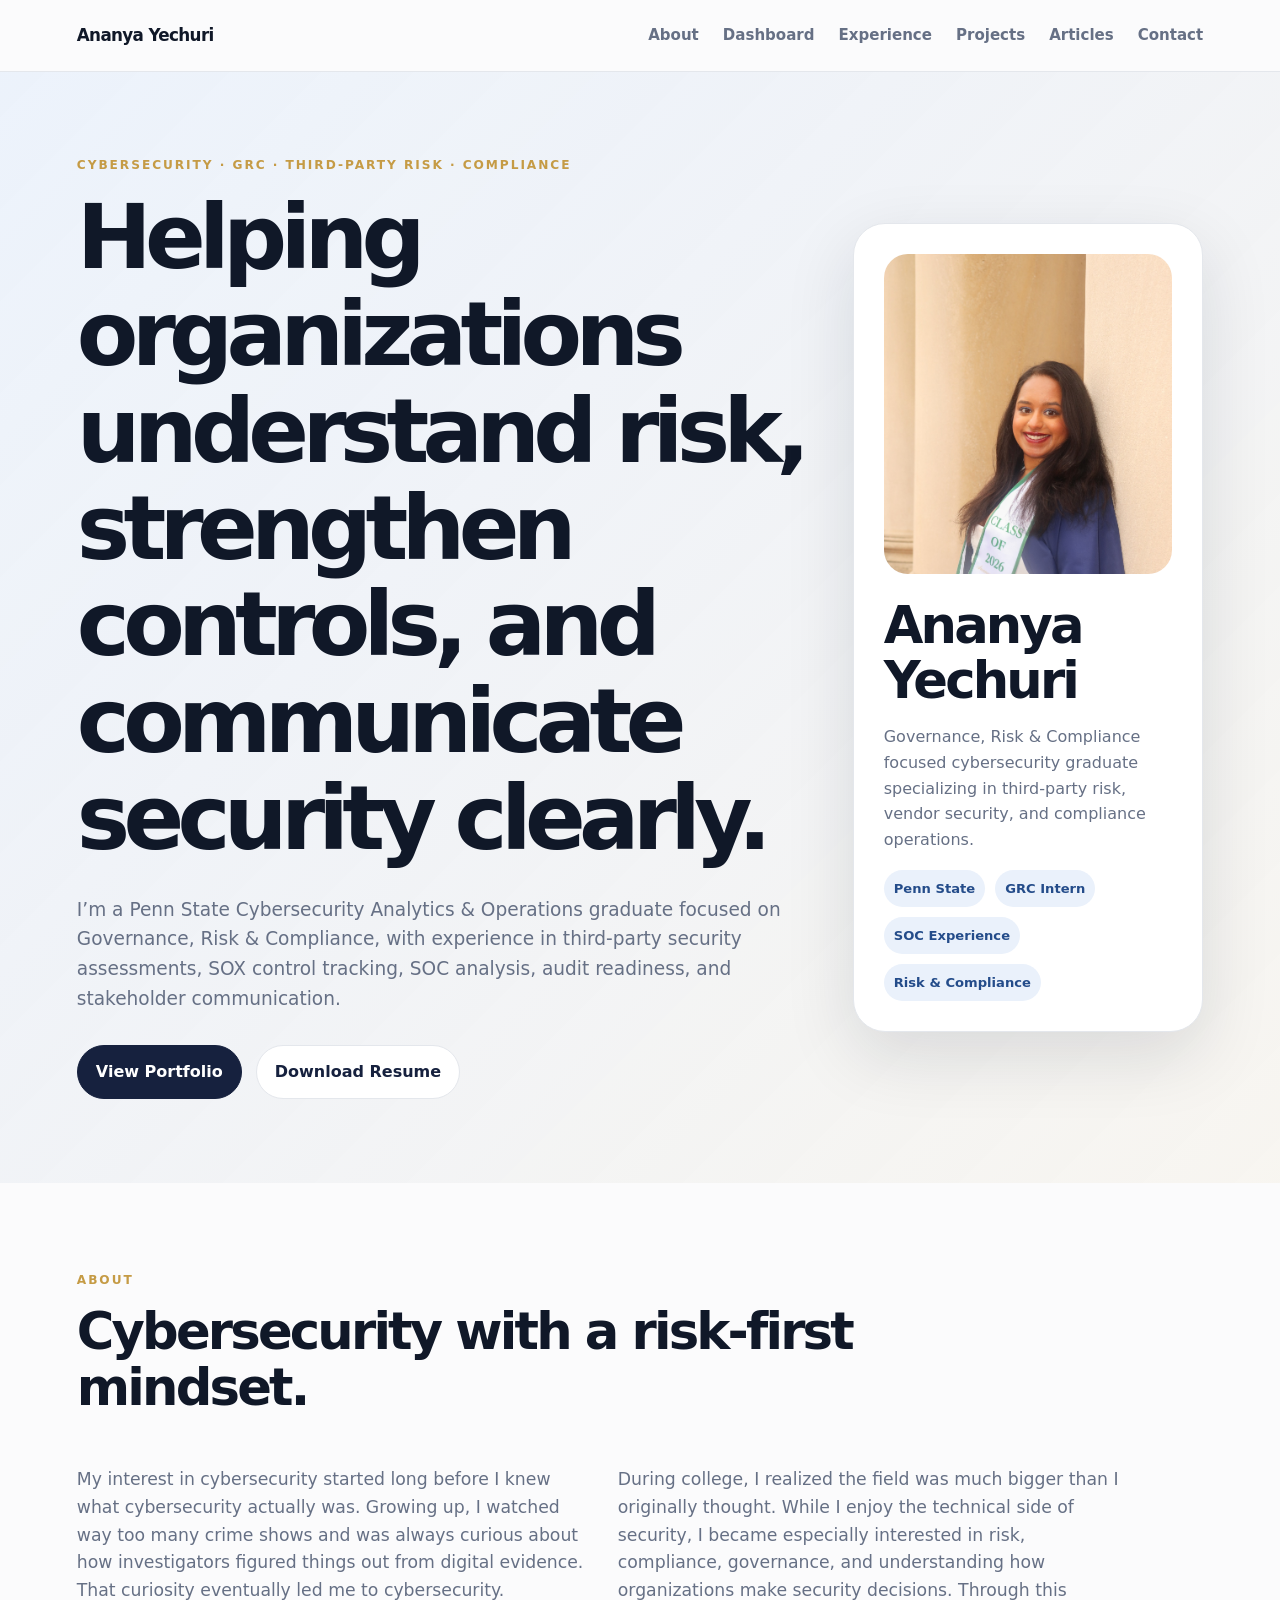
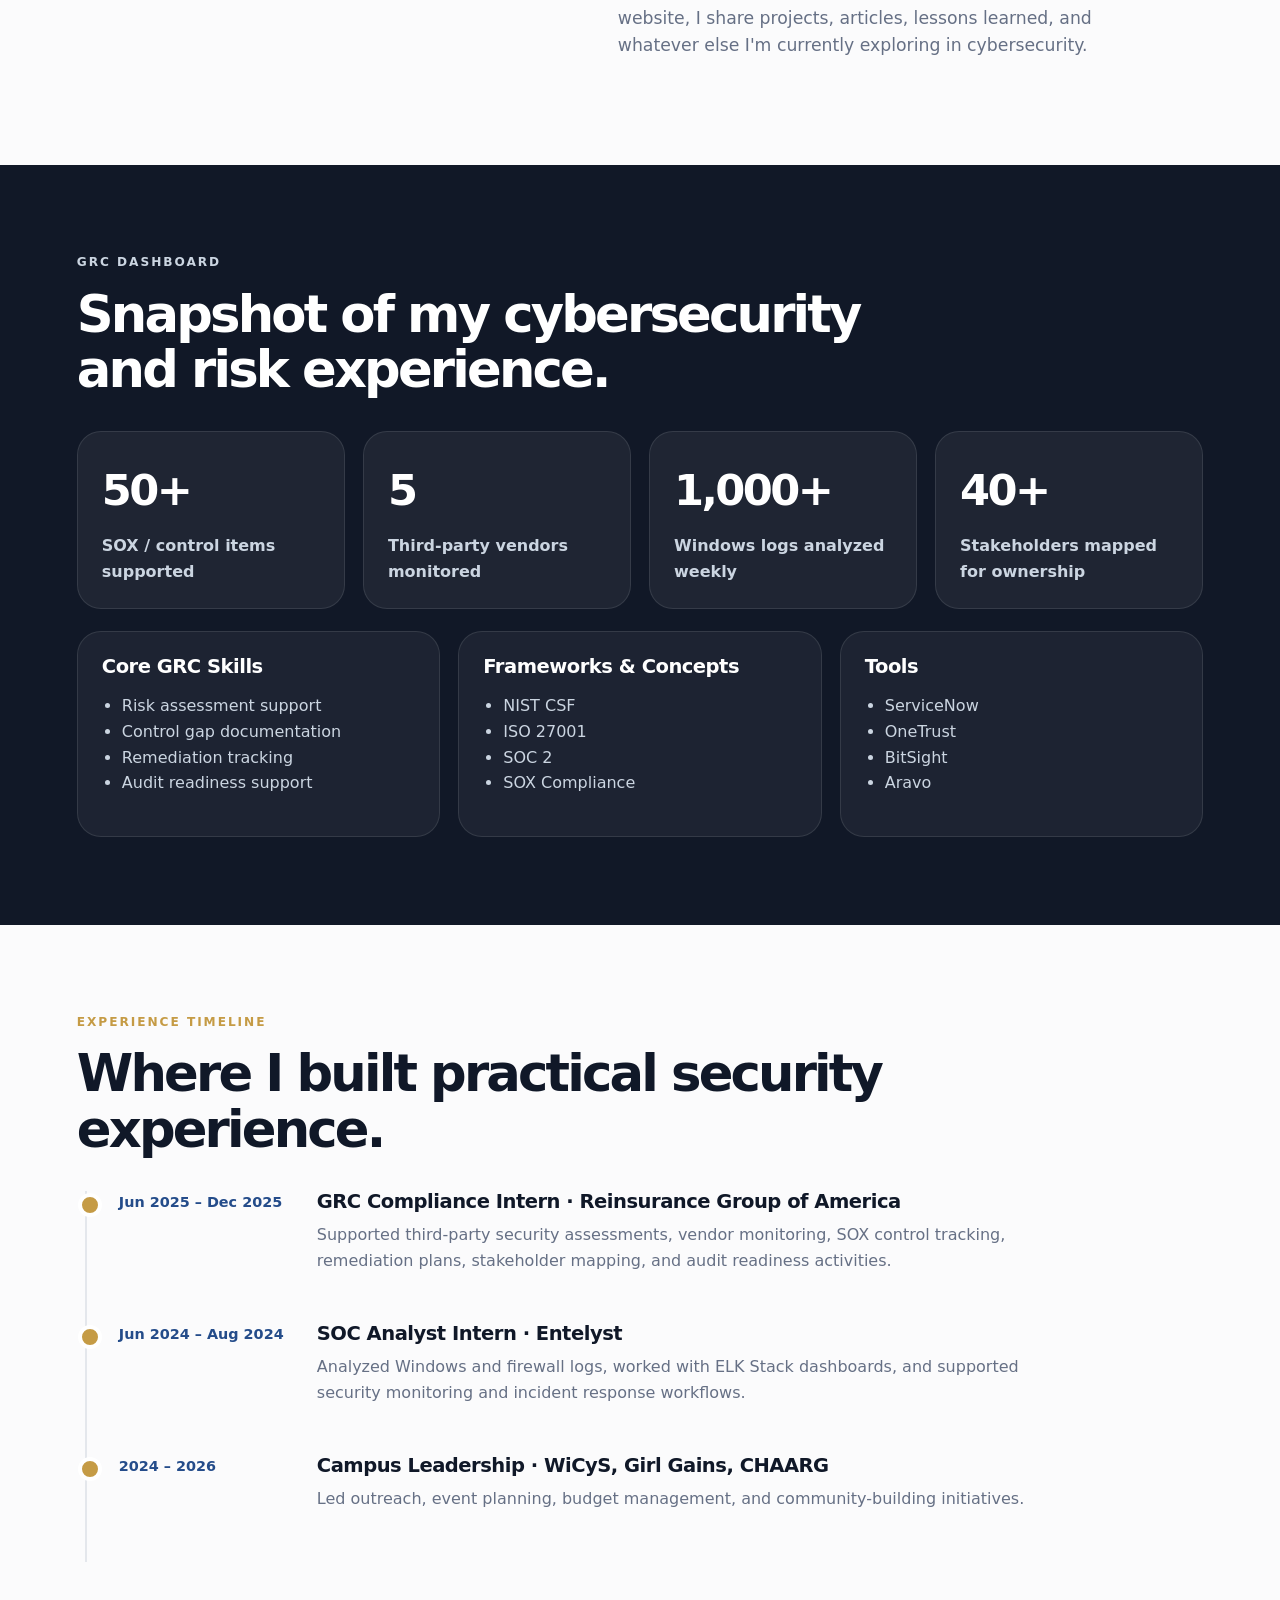
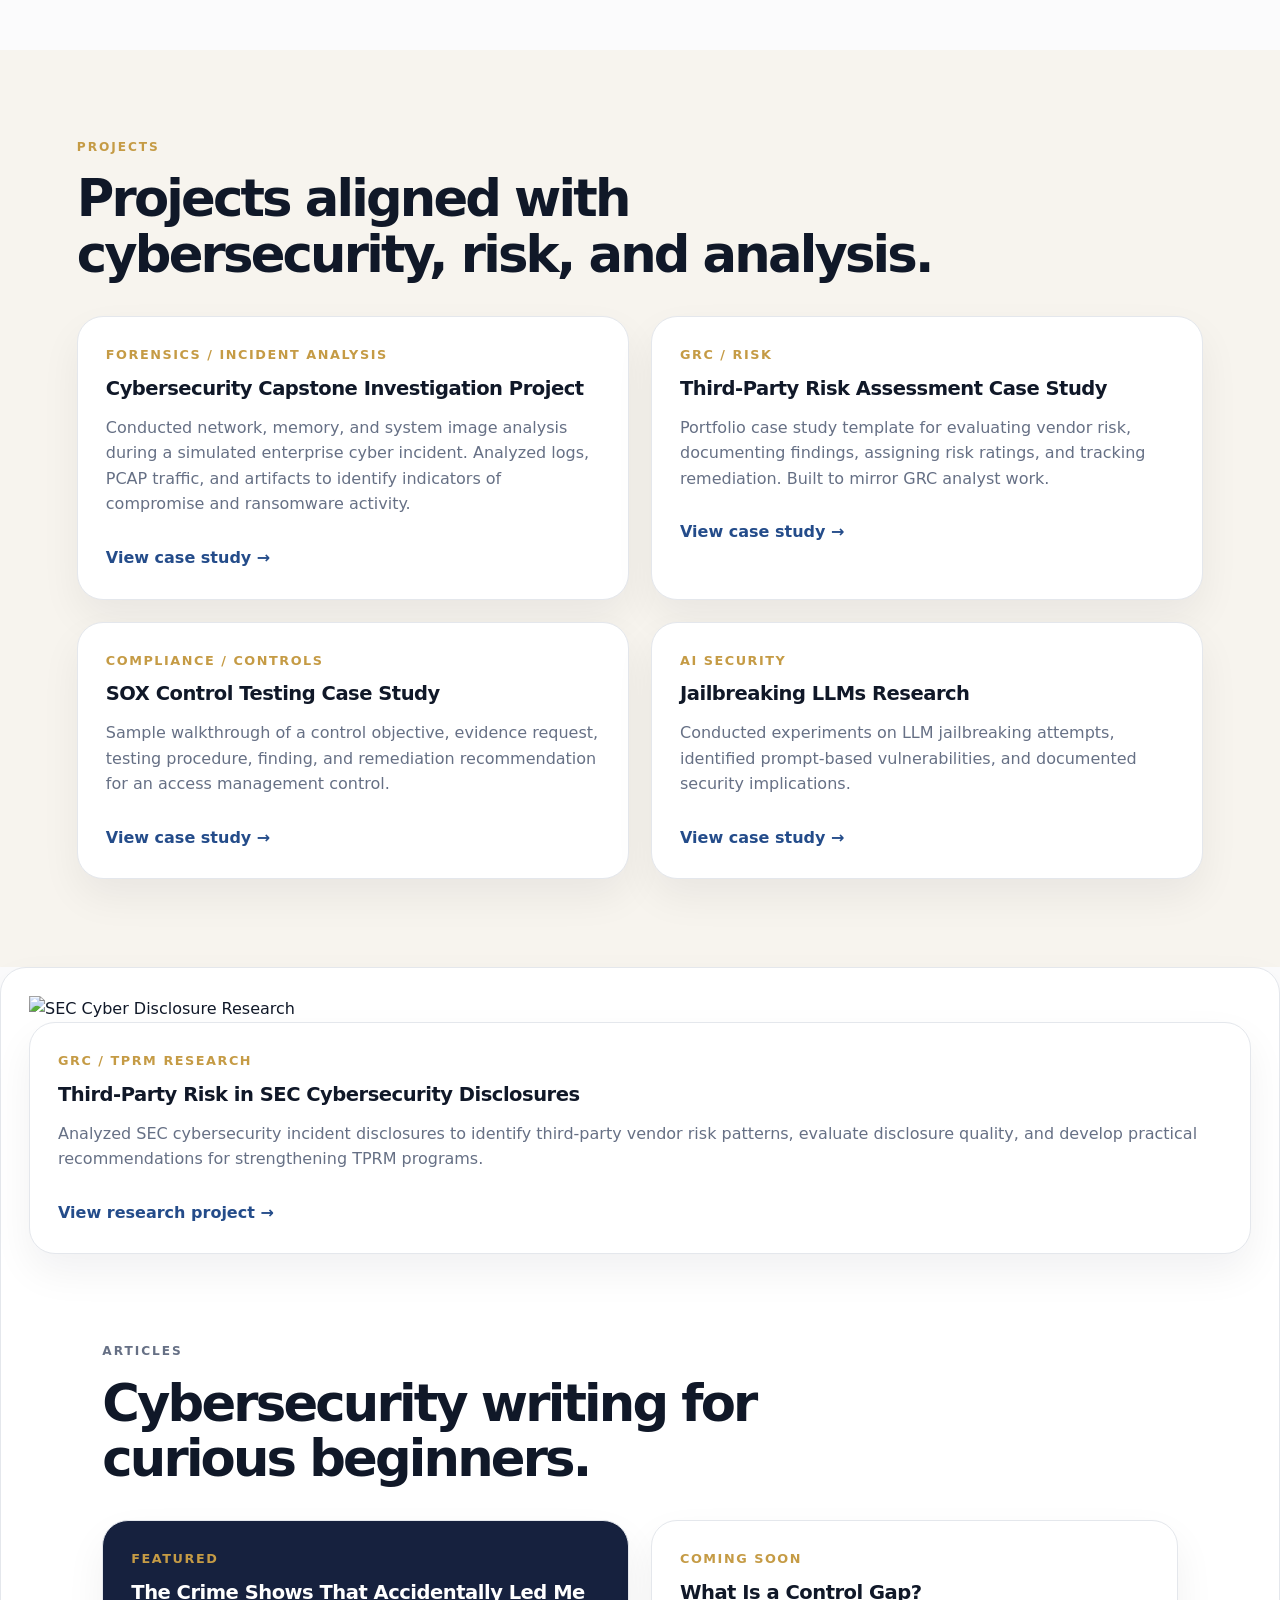
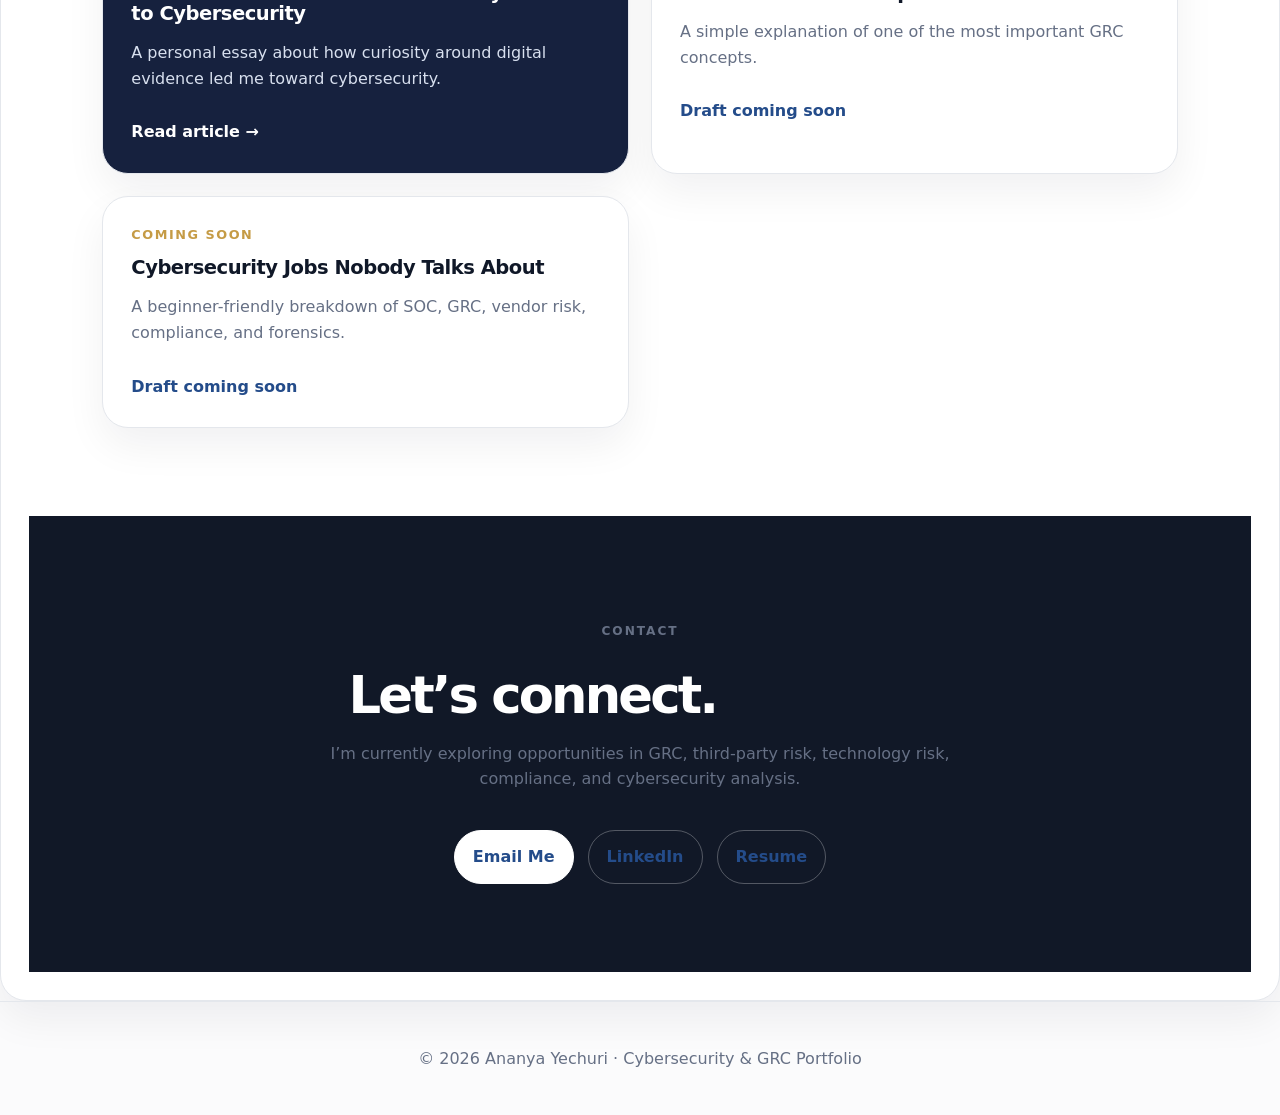
==== commit 68e090a6: "Update index.html" ====
--- a/index.html
+++ b/index.html
@@ -224,29 +224,21 @@
         <img src="images/sec-research.png" alt="SEC Cyber Disclosure Research">
     </div>
 
-    <div class="project-content">
-        <h3>SEC Cyber Disclosure Research</h3>
-
-        <p>
-            Research-driven analysis of SEC Item 1.05 cybersecurity disclosures
-            examining third-party vendor failures, disclosure quality, and
-            governance trends using primary EDGAR filings.
-        </p>
-
-        <div class="project-tags">
-            <span>GRC</span>
-            <span>TPRM</span>
-            <span>SEC</span>
-            <span>NIST</span>
-            <span>Research</span>
-        </div>
-
-        <a href="projects/tprm-policy-review.html"
-           class="project-btn">
-           View Project →
-        </a>
-    </div>
-</div>
+    <article class="project-card">
+  <p class="project-type">GRC / TPRM Research</p>
+
+  <h3>Third-Party Risk in SEC Cybersecurity Disclosures</h3>
+
+  <p>
+    Analyzed SEC cybersecurity incident disclosures to identify third-party
+    vendor risk patterns, evaluate disclosure quality, and develop practical
+    recommendations for strengthening TPRM programs.
+  </p>
+
+  <a href="projects/sec-cyber-disclosure-research.html">
+    View research project →
+  </a>
+</article>
 
     <section id="articles" class="section">
       <div class="section-header">
